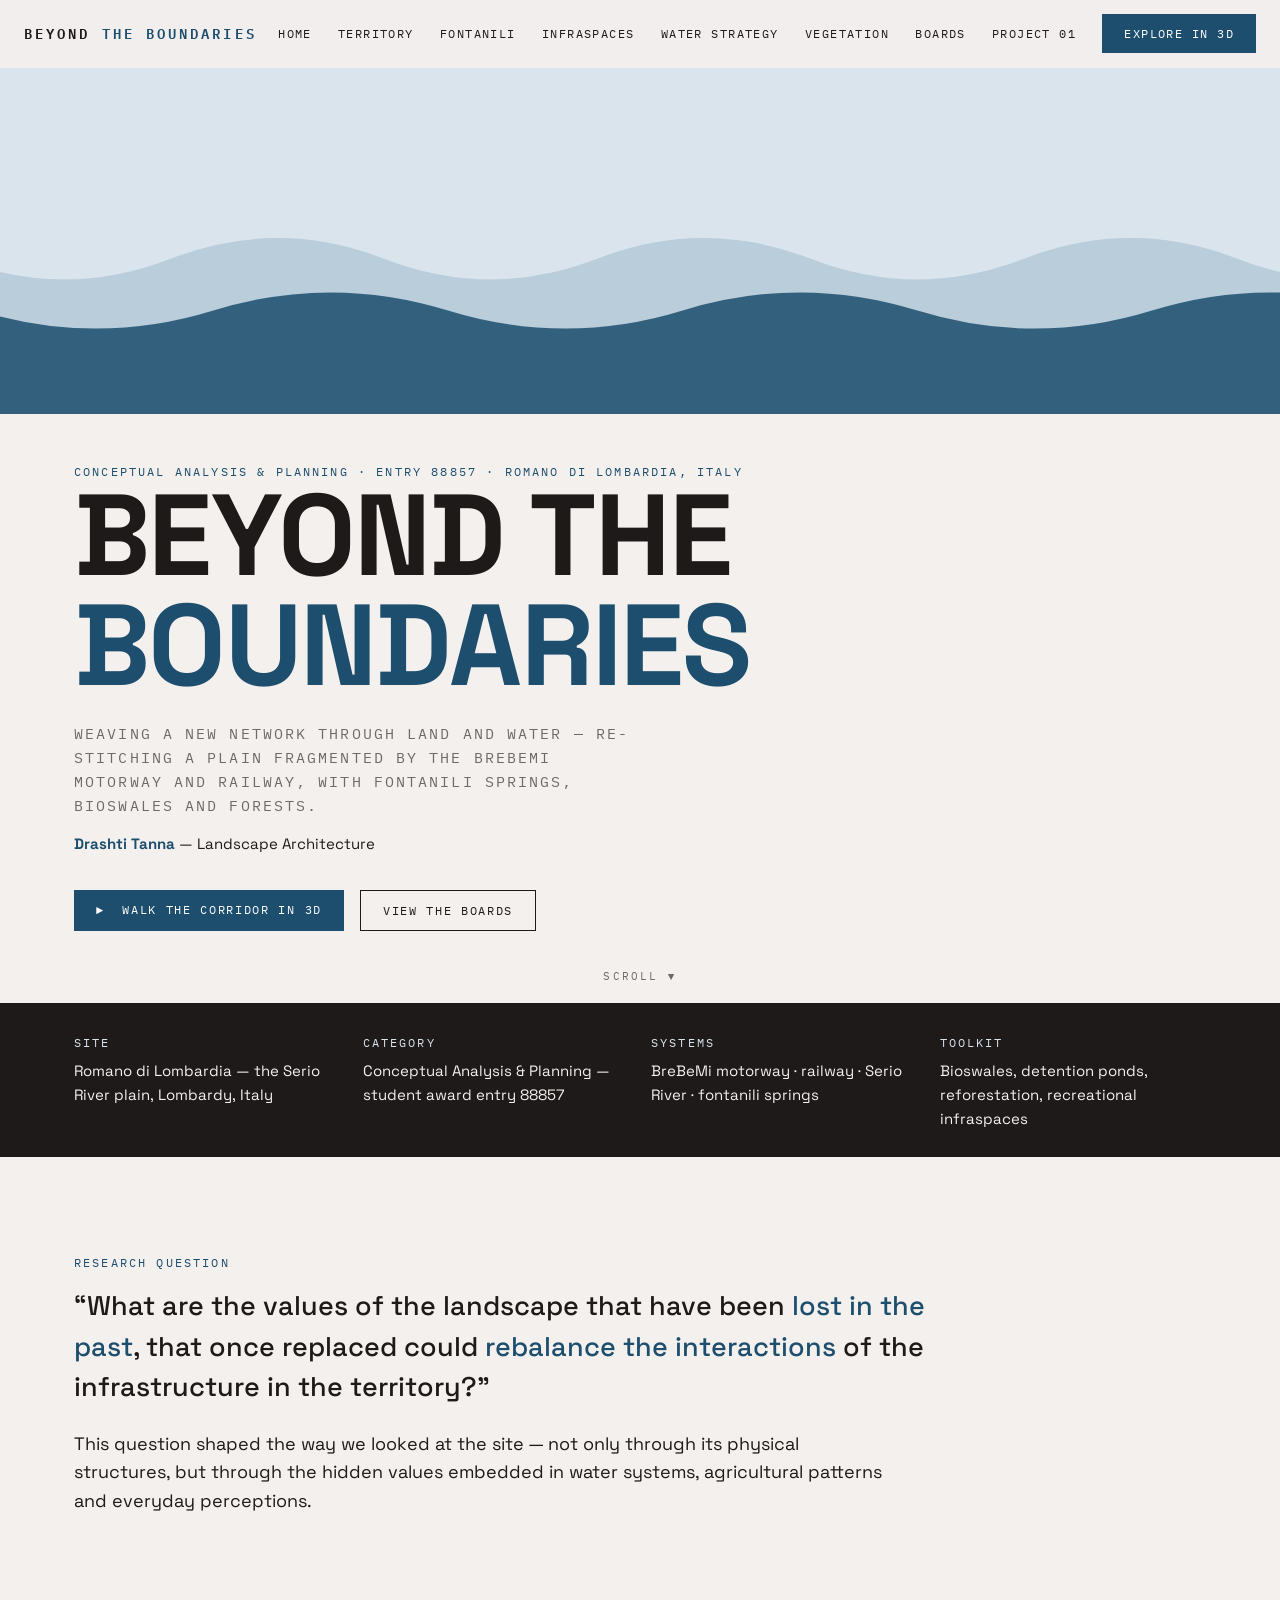
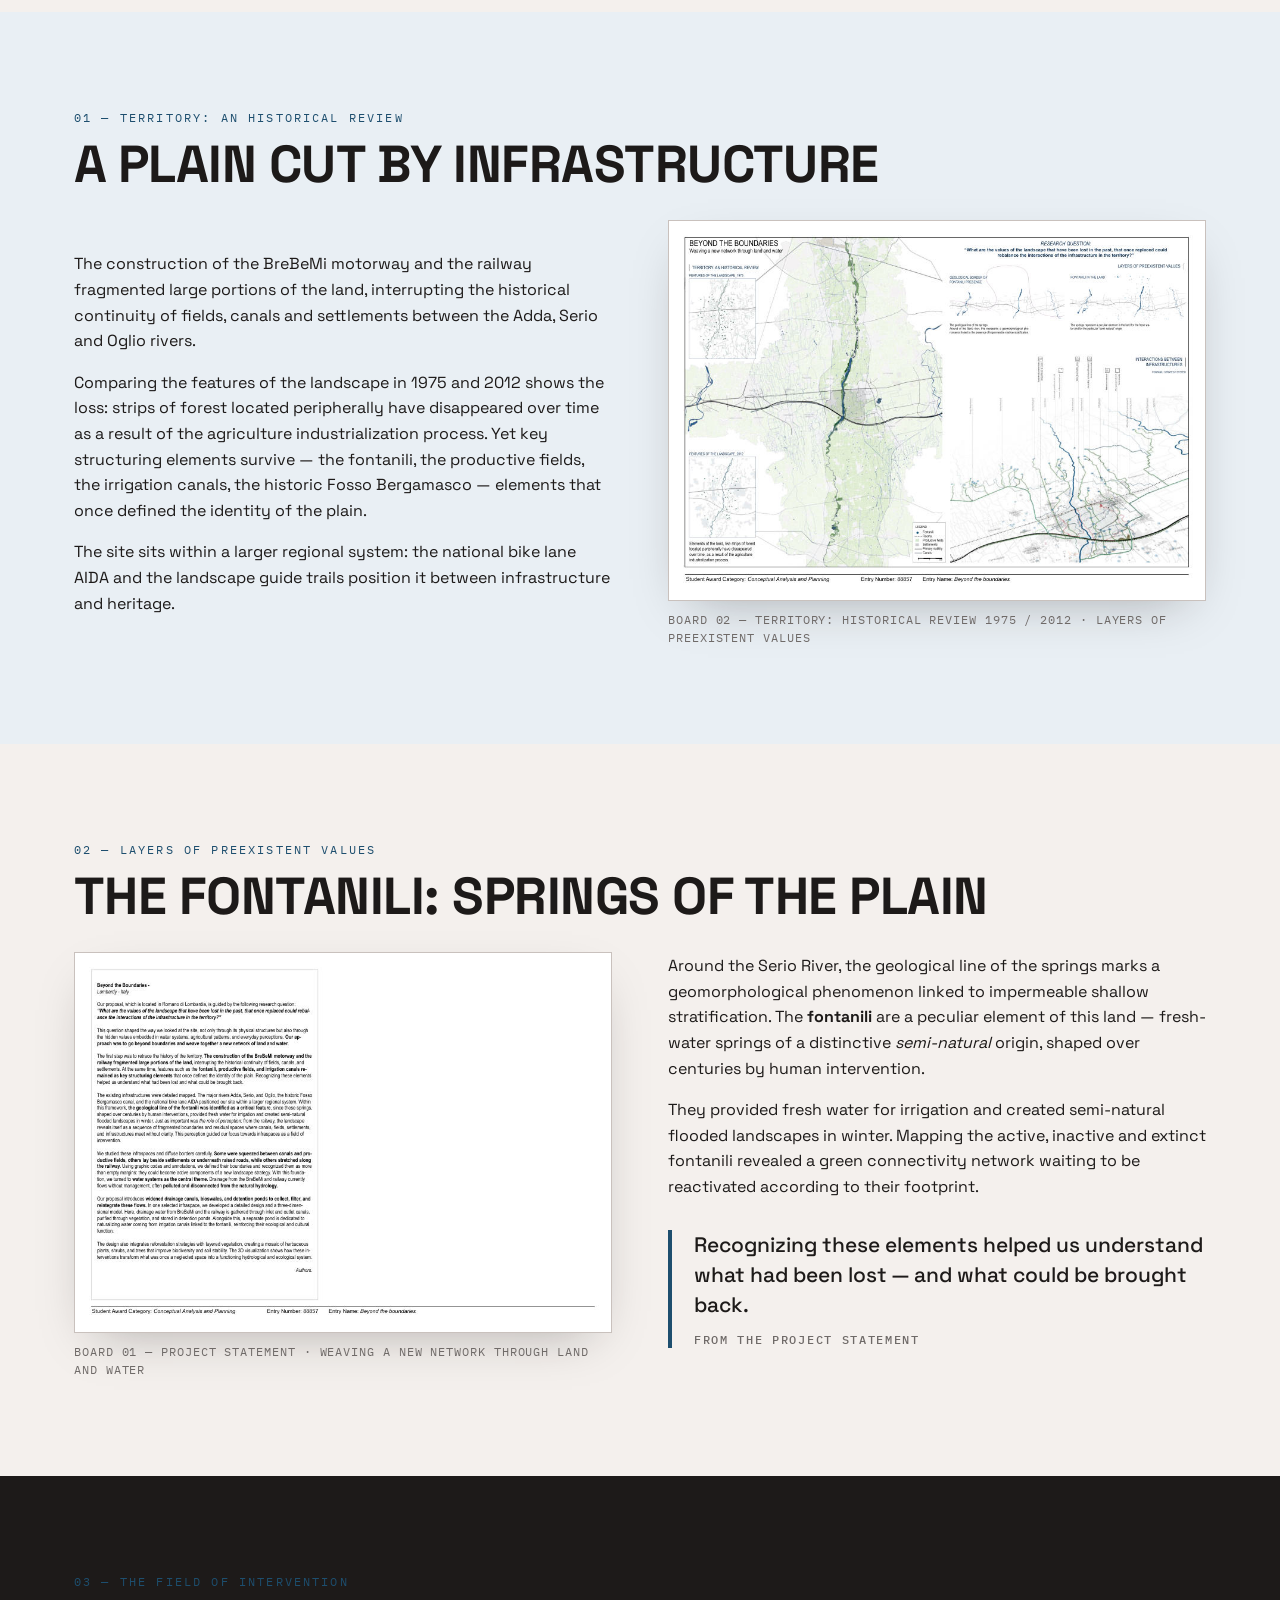
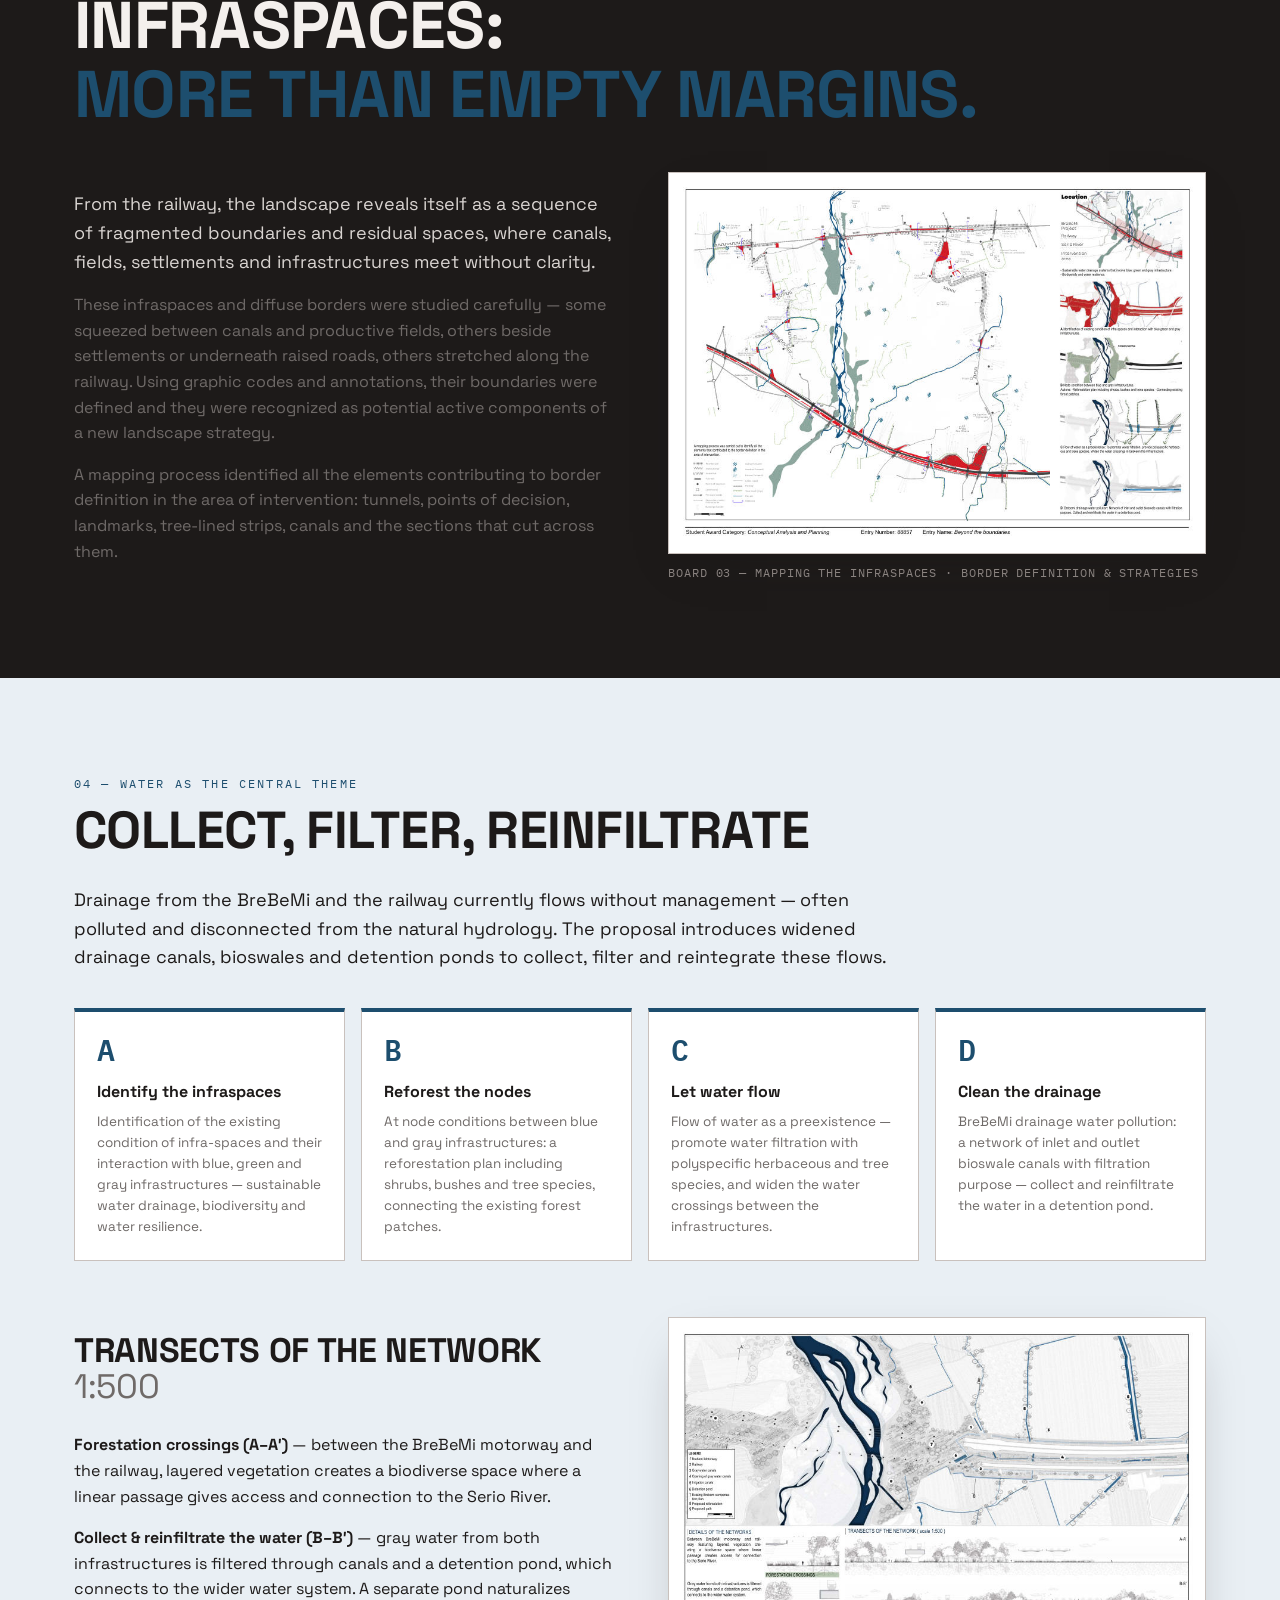
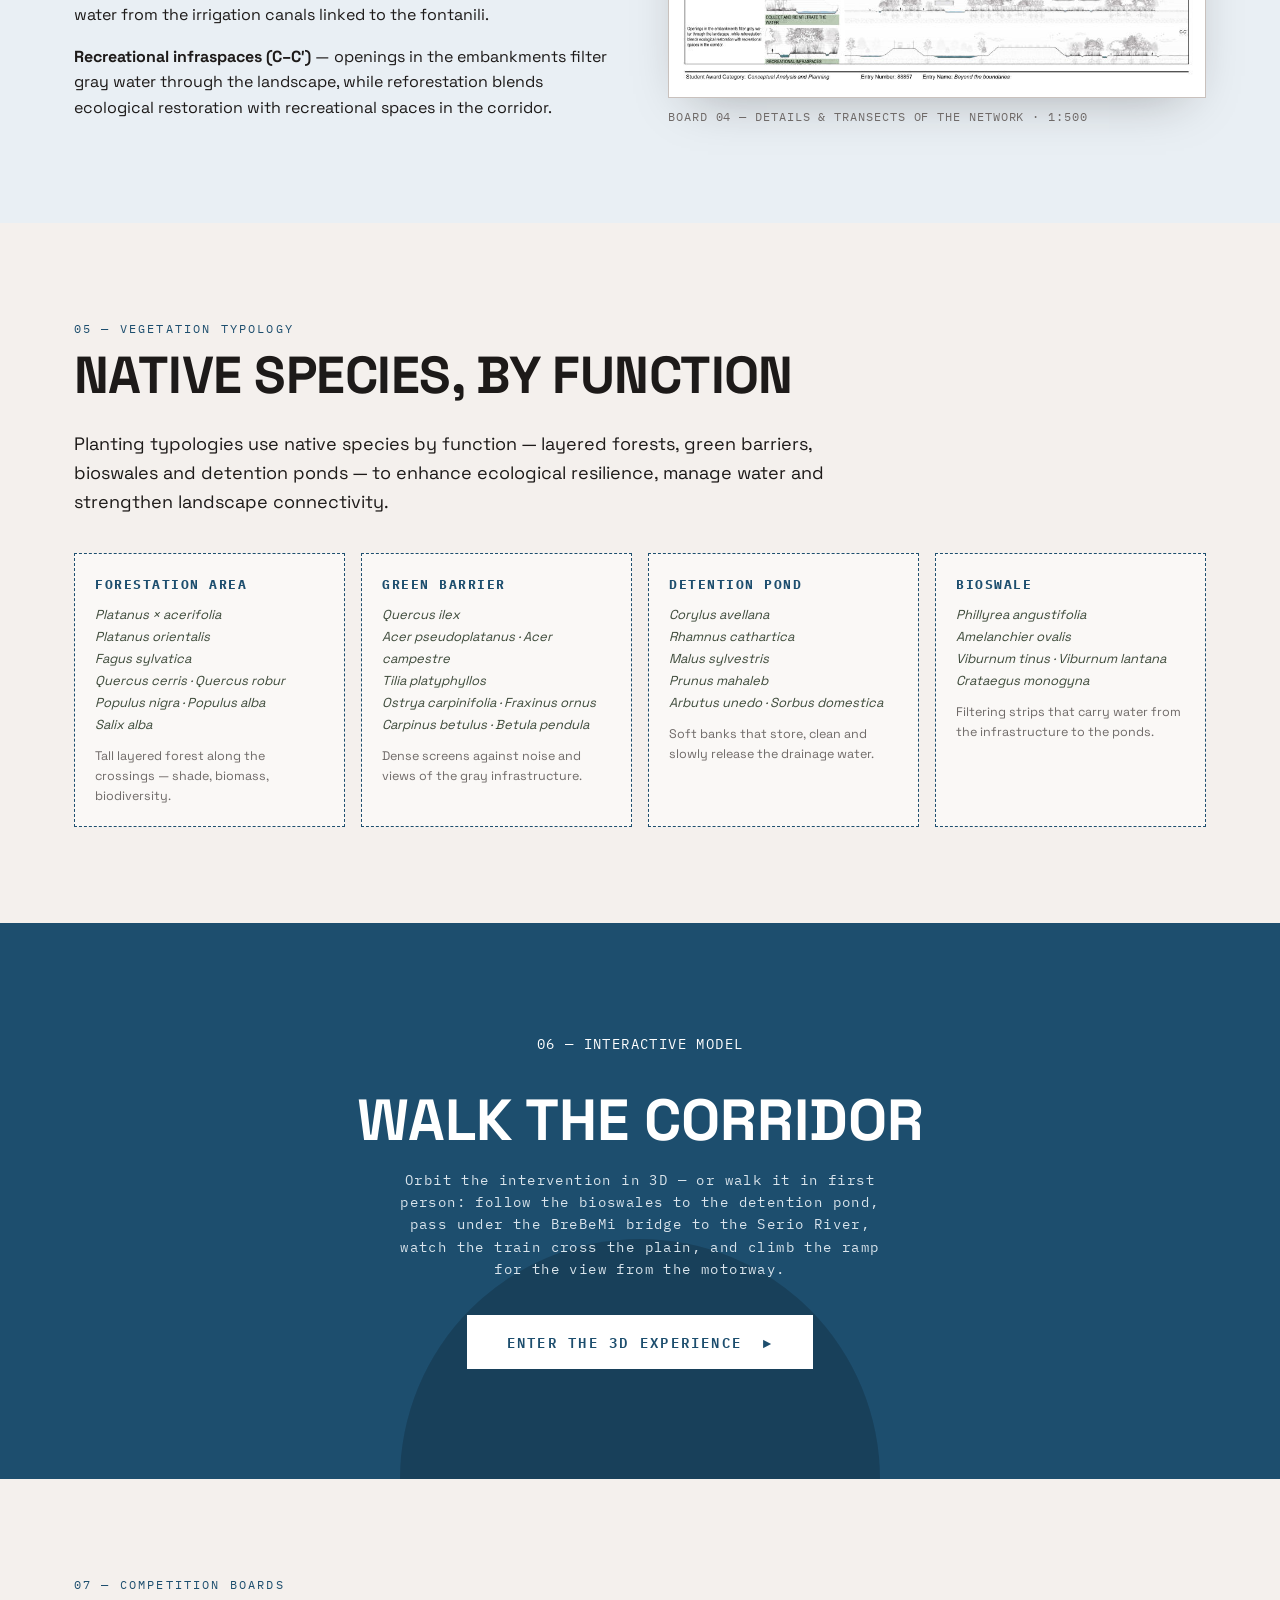
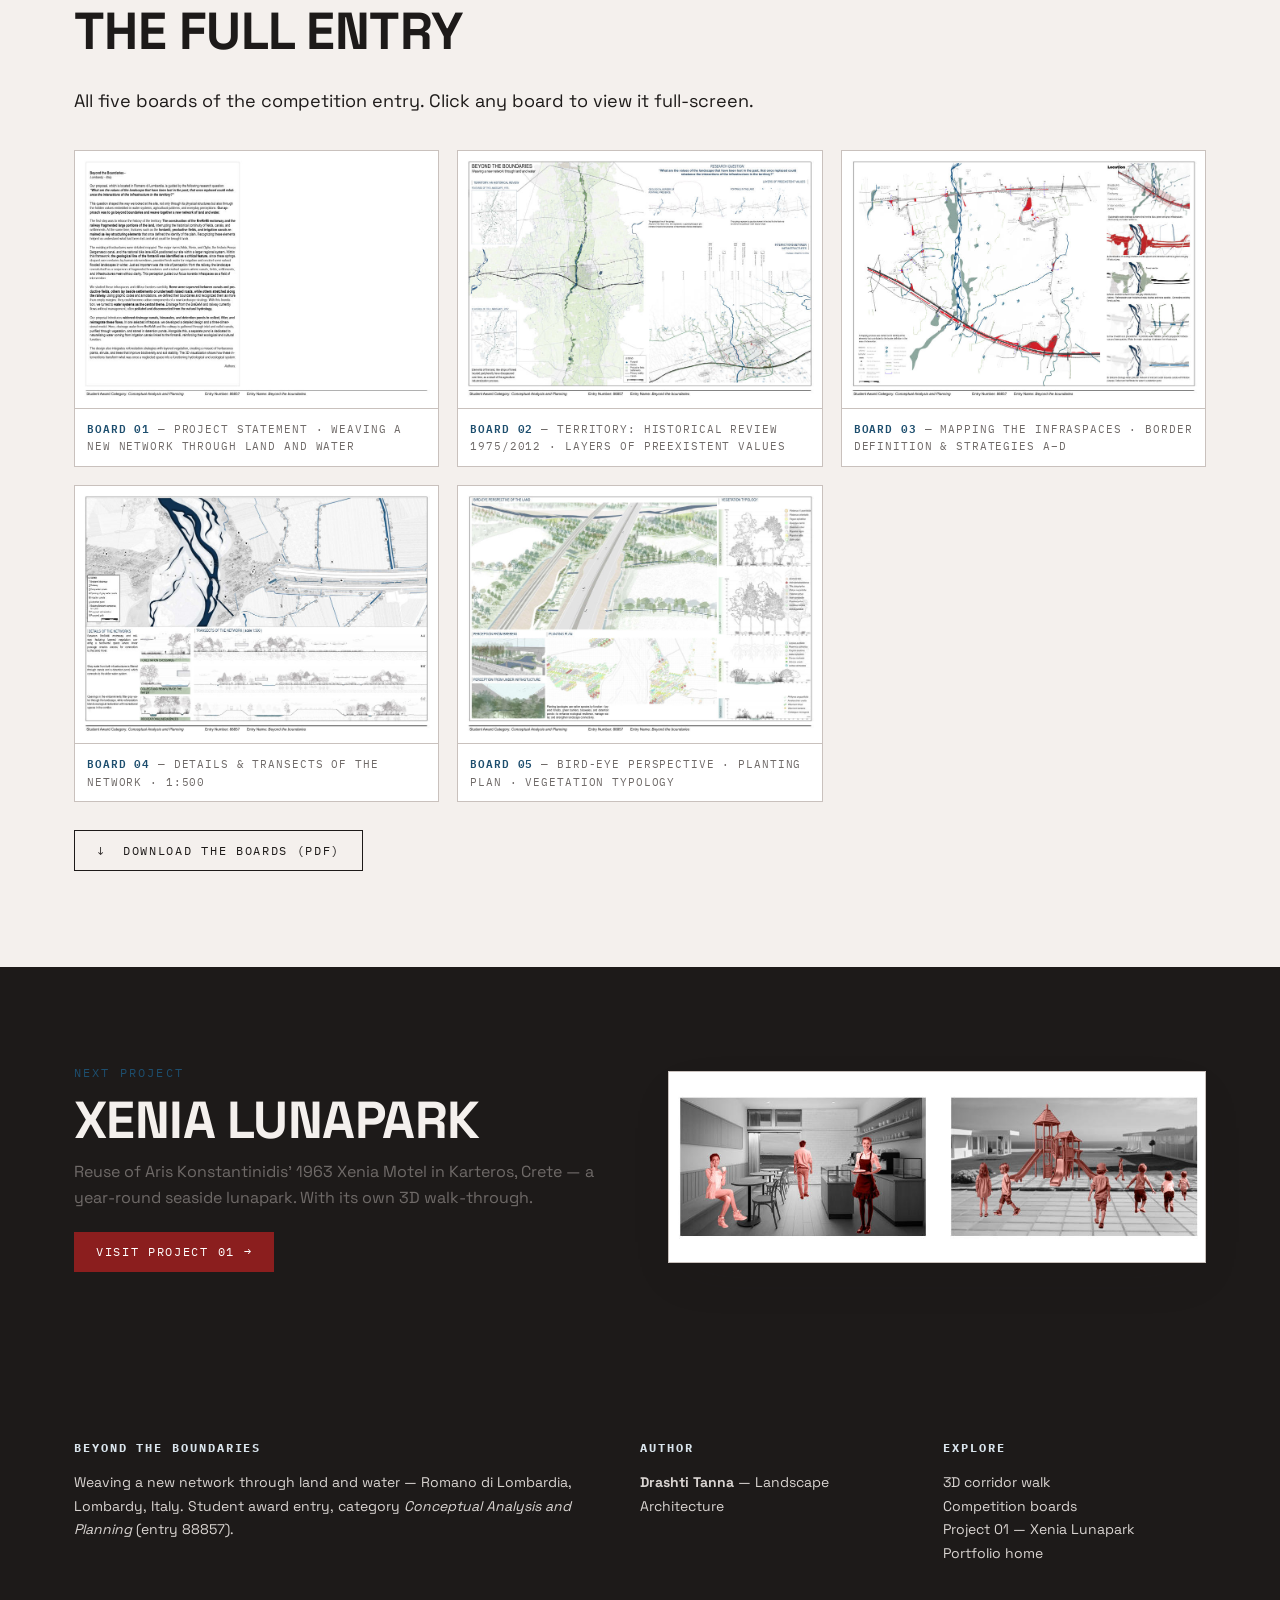
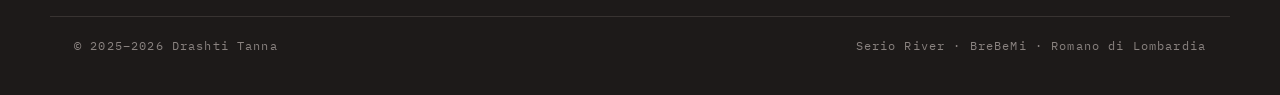
==== projects/beyond-the-boundaries/index.html @ 1875a8ab "Portfolio site: per-project structure + GitHub Pages deploy workflow Two projects (Xenia Lunapark, B" ====
<!DOCTYPE html>
<html lang="en">
<head>
<meta charset="UTF-8">
<meta name="viewport" content="width=device-width, initial-scale=1.0">
<title>Beyond the Boundaries — Drashti Tanna · Landscape Architecture Portfolio</title>
<meta name="description" content="Beyond the Boundaries — weaving a new network through land and water in Romano di Lombardia, Italy. Conceptual analysis and planning with an interactive 3D corridor walk.">
<link rel="preconnect" href="https://fonts.googleapis.com">
<link rel="preconnect" href="https://fonts.gstatic.com" crossorigin>
<link href="https://fonts.googleapis.com/css2?family=Space+Grotesk:wght@400;500;700&family=IBM+Plex+Mono:wght@400;600&display=swap" rel="stylesheet">
<link rel="stylesheet" href="../../shared/css/style.css">
<link rel="icon" href="data:image/svg+xml,<svg xmlns='http://www.w3.org/2000/svg' viewBox='0 0 100 100'><path d='M10 55 Q30 35 50 55 T90 55 L90 75 Q70 95 50 75 T10 75 Z' fill='%231d4e6e'/></svg>">
<style>
  /* ---- water-blue theme override (this project's board palette) ---- */
  :root {
    --red: #1d4e6e;
    --red-dark: #143850;
    --pink: #d9e4ec;
    --pink-soft: #e9eff4;
    --moss: #6b7a55;
  }
  .hero-river {
    position: absolute;
    inset: auto 0 0 0;
    width: 100%;
    height: 100%;
  }
  .hero-river svg { width: 100%; height: 100%; display: block; }
  .river-flow { animation: flow 14s linear infinite; }
  .river-flow.slow { animation-duration: 22s; }
  @keyframes flow { to { transform: translateX(-220px); } }
  .rq {
    font-size: clamp(19px, 2.6vw, 27px);
    line-height: 1.5;
    font-weight: 500;
    max-width: 34em;
  }
  .rq em { color: var(--red); font-style: normal; }
  .strategy-grid {
    display: grid;
    grid-template-columns: repeat(auto-fit, minmax(240px, 1fr));
    gap: 16px;
    margin-top: 36px;
  }
  .strat-card {
    background: #fff;
    border: 1px solid var(--line);
    border-top: 4px solid var(--red);
    padding: 22px;
  }
  .strat-card .big {
    font-family: var(--mono);
    font-size: 30px;
    font-weight: 600;
    color: var(--red);
    line-height: 1;
  }
  .strat-card h4 { margin: 10px 0 8px; font-size: 16px; }
  .strat-card p { font-size: 13.5px; color: var(--grey); line-height: 1.55; }
  .veg-grid {
    display: grid;
    grid-template-columns: repeat(auto-fit, minmax(230px, 1fr));
    gap: 16px;
    margin-top: 36px;
  }
  .veg-card { border: 1px dashed var(--red); padding: 20px; background: rgba(255,255,255,.55); }
  .veg-card h4 { font-family: var(--mono); font-size: 12.5px; letter-spacing: .12em; text-transform: uppercase; color: var(--red); margin-bottom: 10px; }
  .veg-card ul { list-style: none; }
  .veg-card li { font-size: 13px; font-style: italic; color: #3d4a3a; line-height: 1.7; }
  .veg-card .fn { font-style: normal; font-size: 12.5px; color: var(--grey); margin-top: 10px; }
</style>
</head>
<body>

<!-- ===================== NAV ===================== -->
<nav class="nav" id="nav">
  <a class="brand" href="#top">BEYOND <em>THE BOUNDARIES</em></a>
  <button class="nav-toggle" id="navToggle" aria-label="Menu">&#9776;</button>
  <div class="nav-links" id="navLinks">
    <a href="../../index.html">Home</a>
    <a href="#territory">Territory</a>
    <a href="#fontanili">Fontanili</a>
    <a href="#infraspaces">Infraspaces</a>
    <a href="#strategy">Water Strategy</a>
    <a href="#vegetation">Vegetation</a>
    <a href="#drawings">Boards</a>
    <a href="../xenia-lunapark/index.html" title="Xenia Lunapark">Project 01</a>
    <a class="btn-red" href="explore.html">Explore in 3D</a>
  </div>
</nav>

<!-- ===================== HERO ===================== -->
<header class="hero" id="top">
  <div class="hero-sky">
    <div class="hero-river">
      <svg viewBox="0 0 1200 400" preserveAspectRatio="none" aria-hidden="true">
        <g class="river-flow slow">
          <path d="M-240 250 Q-140 210 -40 250 T160 250 T360 250 T560 250 T760 250 T960 250 T1160 250 T1360 250 T1560 250 L1560 400 L-240 400 Z" fill="#b9cdda"/>
        </g>
        <g class="river-flow">
          <path d="M-240 300 Q-130 265 -20 300 T200 300 T420 300 T640 300 T860 300 T1080 300 T1300 300 T1520 300 L1520 400 L-240 400 Z" fill="#1d4e6e" opacity="0.85"/>
        </g>
      </svg>
    </div>
  </div>
  <div class="hero-ground">
    <div class="wrap hero-inner">
      <p class="label">Conceptual Analysis &amp; Planning · Entry 88857 · Romano di Lombardia, Italy</p>
      <h1>Beyond the<br><span class="thin">Boundaries</span></h1>
      <p class="hero-sub">Weaving a new network through land and water — re-stitching a plain fragmented by the BreBeMi motorway and railway, with fontanili springs, bioswales and forests.</p>
      <p class="hero-credit"><strong>Drashti Tanna</strong> — Landscape Architecture</p>
      <div class="hero-actions">
        <a class="btn-red" href="explore.html">&#9658;&nbsp; Walk the corridor in 3D</a>
        <a class="btn-ghost" href="#drawings">View the boards</a>
      </div>
    </div>
  </div>
  <div class="scroll-cue">SCROLL &#9660;</div>
</header>

<!-- ===================== FACTS ===================== -->
<div class="facts">
  <div class="wrap facts-grid">
    <div class="fact"><span class="label">Site</span><p>Romano di Lombardia — the Serio River plain, Lombardy, Italy</p></div>
    <div class="fact"><span class="label">Category</span><p>Conceptual Analysis &amp; Planning — student award entry 88857</p></div>
    <div class="fact"><span class="label">Systems</span><p>BreBeMi motorway · railway · Serio River · fontanili springs</p></div>
    <div class="fact"><span class="label">Toolkit</span><p>Bioswales, detention ponds, reforestation, recreational infraspaces</p></div>
  </div>
</div>

<!-- ===================== RESEARCH QUESTION ===================== -->
<section class="block" id="question">
  <div class="wrap">
    <p class="label reveal">Research question</p>
    <p class="rq reveal" style="margin-top:14px">&ldquo;What are the values of the landscape that have been <em>lost in the past</em>, that once replaced could <em>rebalance the interactions</em> of the infrastructure in the territory?&rdquo;</p>
    <p class="lede reveal" style="margin-top:22px" >This question shaped the way we looked at the site — not only through its physical structures, but through the hidden values embedded in water systems, agricultural patterns and everyday perceptions.</p>
  </div>
</section>

<!-- ===================== TERRITORY ===================== -->
<section class="block tint" id="territory">
  <div class="wrap">
    <p class="label reveal">01 — Territory: an historical review</p>
    <h2 class="section-title reveal">A plain cut by infrastructure</h2>
    <div class="two-col">
      <div class="text reveal">
        <p>The construction of the BreBeMi motorway and the railway fragmented large portions of the land, interrupting the historical continuity of fields, canals and settlements between the Adda, Serio and Oglio rivers.</p>
        <p>Comparing the features of the landscape in 1975 and 2012 shows the loss: strips of forest located peripherally have disappeared over time as a result of the agriculture industrialization process. Yet key structuring elements survive — the fontanili, the productive fields, the irrigation canals, the historic Fosso Bergamasco — elements that once defined the identity of the plain.</p>
        <p>The site sits within a larger regional system: the national bike lane AIDA and the landscape guide trails position it between infrastructure and heritage.</p>
      </div>
      <figure class="figure reveal">
        <img src="assets/thumbs/board-02.jpg" data-full="assets/boards/board-02.jpg" data-idx="1" alt="Territory board — historical review and layers of preexistent values">
        <figcaption>Board 02 — Territory: historical review 1975 / 2012 · layers of preexistent values</figcaption>
      </figure>
    </div>
  </div>
</section>

<!-- ===================== FONTANILI ===================== -->
<section class="block" id="fontanili">
  <div class="wrap">
    <p class="label reveal">02 — Layers of preexistent values</p>
    <h2 class="section-title reveal">The fontanili: springs of the plain</h2>
    <div class="two-col">
      <figure class="figure reveal">
        <img src="assets/thumbs/board-01.jpg" data-full="assets/boards/board-01.jpg" data-idx="0" alt="Project statement board">
        <figcaption>Board 01 — Project statement · weaving a new network through land and water</figcaption>
      </figure>
      <div class="text reveal">
        <p>Around the Serio River, the geological line of the springs marks a geomorphological phenomenon linked to impermeable shallow stratification. The <strong>fontanili</strong> are a peculiar element of this land — fresh-water springs of a distinctive <em>semi-natural</em> origin, shaped over centuries by human intervention.</p>
        <p>They provided fresh water for irrigation and created semi-natural flooded landscapes in winter. Mapping the active, inactive and extinct fontanili revealed a green connectivity network waiting to be reactivated according to their footprint.</p>
        <div class="pullquote">
          Recognizing these elements helped us understand what had been lost — and what could be brought back.
          <span class="who">From the project statement</span>
        </div>
      </div>
    </div>
  </div>
</section>

<!-- ===================== INFRASPACES ===================== -->
<section class="block dark" id="infraspaces">
  <div class="wrap">
    <p class="label reveal">03 — The field of intervention</p>
    <h2 class="statement reveal">Infraspaces:<br><em>more than empty margins.</em></h2>
    <div class="two-col" style="margin-top:44px">
      <div class="text reveal">
        <p class="lede">From the railway, the landscape reveals itself as a sequence of fragmented boundaries and residual spaces, where canals, fields, settlements and infrastructures meet without clarity.</p>
        <p style="margin-top:16px" class="muted">These infraspaces and diffuse borders were studied carefully — some squeezed between canals and productive fields, others beside settlements or underneath raised roads, others stretched along the railway. Using graphic codes and annotations, their boundaries were defined and they were recognized as potential active components of a new landscape strategy.</p>
        <p style="margin-top:16px" class="muted">A mapping process identified all the elements contributing to border definition in the area of intervention: tunnels, points of decision, landmarks, tree-lined strips, canals and the sections that cut across them.</p>
      </div>
      <figure class="figure reveal">
        <img src="assets/thumbs/board-03.jpg" data-full="assets/boards/board-03.jpg" data-idx="2" alt="Intervention mapping board">
        <figcaption style="color:#8a8380">Board 03 — Mapping the infraspaces · border definition &amp; strategies</figcaption>
      </figure>
    </div>
  </div>
</section>

<!-- ===================== WATER STRATEGY ===================== -->
<section class="block tint" id="strategy">
  <div class="wrap">
    <p class="label reveal">04 — Water as the central theme</p>
    <h2 class="section-title reveal">Collect, filter, reinfiltrate</h2>
    <p class="lede reveal">Drainage from the BreBeMi and the railway currently flows without management — often polluted and disconnected from the natural hydrology. The proposal introduces widened drainage canals, bioswales and detention ponds to collect, filter and reintegrate these flows.</p>

    <div class="strategy-grid">
      <div class="strat-card reveal"><span class="big">A</span><h4>Identify the infraspaces</h4><p>Identification of the existing condition of infra-spaces and their interaction with blue, green and gray infrastructures — sustainable water drainage, biodiversity and water resilience.</p></div>
      <div class="strat-card reveal"><span class="big">B</span><h4>Reforest the nodes</h4><p>At node conditions between blue and gray infrastructures: a reforestation plan including shrubs, bushes and tree species, connecting the existing forest patches.</p></div>
      <div class="strat-card reveal"><span class="big">C</span><h4>Let water flow</h4><p>Flow of water as a preexistence — promote water filtration with polyspecific herbaceous and tree species, and widen the water crossings between the infrastructures.</p></div>
      <div class="strat-card reveal"><span class="big">D</span><h4>Clean the drainage</h4><p>BreBeMi drainage water pollution: a network of inlet and outlet bioswale canals with filtration purpose — collect and reinfiltrate the water in a detention pond.</p></div>
    </div>

    <div class="two-col" style="margin-top:56px">
      <div class="text reveal">
        <h2 class="section-title" style="font-size:clamp(22px,3vw,34px)">Transects of the network <span class="muted" style="font-weight:400">1:500</span></h2>
        <p><strong>Forestation crossings (A–A′)</strong> — between the BreBeMi motorway and the railway, layered vegetation creates a biodiverse space where a linear passage gives access and connection to the Serio River.</p>
        <p><strong>Collect &amp; reinfiltrate the water (B–B′)</strong> — gray water from both infrastructures is filtered through canals and a detention pond, which connects to the wider water system. A separate pond naturalizes water from the irrigation canals linked to the fontanili.</p>
        <p><strong>Recreational infraspaces (C–C′)</strong> — openings in the embankments filter gray water through the landscape, while reforestation blends ecological restoration with recreational spaces in the corridor.</p>
      </div>
      <figure class="figure reveal">
        <img src="assets/thumbs/board-04.jpg" data-full="assets/boards/board-04.jpg" data-idx="3" alt="Transects of the network board">
        <figcaption>Board 04 — Details &amp; transects of the network · 1:500</figcaption>
      </figure>
    </div>
  </div>
</section>

<!-- ===================== VEGETATION ===================== -->
<section class="block" id="vegetation">
  <div class="wrap">
    <p class="label reveal">05 — Vegetation typology</p>
    <h2 class="section-title reveal">Native species, by function</h2>
    <p class="lede reveal">Planting typologies use native species by function — layered forests, green barriers, bioswales and detention ponds — to enhance ecological resilience, manage water and strengthen landscape connectivity.</p>

    <div class="veg-grid">
      <div class="veg-card reveal"><h4>Forestation area</h4><ul><li>Platanus &times; acerifolia</li><li>Platanus orientalis</li><li>Fagus sylvatica</li><li>Quercus cerris &middot; Quercus robur</li><li>Populus nigra &middot; Populus alba</li><li>Salix alba</li></ul><p class="fn">Tall layered forest along the crossings — shade, biomass, biodiversity.</p></div>
      <div class="veg-card reveal"><h4>Green barrier</h4><ul><li>Quercus ilex</li><li>Acer pseudoplatanus &middot; Acer campestre</li><li>Tilia platyphyllos</li><li>Ostrya carpinifolia &middot; Fraxinus ornus</li><li>Carpinus betulus &middot; Betula pendula</li></ul><p class="fn">Dense screens against noise and views of the gray infrastructure.</p></div>
      <div class="veg-card reveal"><h4>Detention pond</h4><ul><li>Corylus avellana</li><li>Rhamnus cathartica</li><li>Malus sylvestris</li><li>Prunus mahaleb</li><li>Arbutus unedo &middot; Sorbus domestica</li></ul><p class="fn">Soft banks that store, clean and slowly release the drainage water.</p></div>
      <div class="veg-card reveal"><h4>Bioswale</h4><ul><li>Phillyrea angustifolia</li><li>Amelanchier ovalis</li><li>Viburnum tinus &middot; Viburnum lantana</li><li>Crataegus monogyna</li></ul><p class="fn">Filtering strips that carry water from the infrastructure to the ponds.</p></div>
    </div>
  </div>
</section>

<!-- ===================== EXPLORE CTA ===================== -->
<section class="explore-cta" id="explore">
  <p class="label" style="color:#fff">06 — Interactive model</p>
  <h2>Walk the corridor</h2>
  <p>Orbit the intervention in 3D — or walk it in first person: follow the bioswales to the detention pond, pass under the BreBeMi bridge to the Serio River, watch the train cross the plain, and climb the ramp for the view from the motorway.</p>
  <a class="btn-white" href="explore.html">Enter the 3D experience &nbsp;&#9658;</a>
</section>

<!-- ===================== BOARDS ===================== -->
<section class="block" id="drawings">
  <div class="wrap">
    <p class="label reveal">07 — Competition boards</p>
    <h2 class="section-title reveal">The full entry</h2>
    <p class="lede reveal">All five boards of the competition entry. Click any board to view it full-screen.</p>
    <div class="gal-grid reveal" id="galGrid" style="margin-top:34px"><!-- populated by js/beyond.js --></div>
    <p class="reveal" style="margin-top:28px"><a class="btn-ghost" href="docs/beyond-the-boundaries-booklet.pdf" download>&#8595;&nbsp; Download the boards (PDF)</a></p>
  </div>
</section>

<!-- ===================== NEXT PROJECT ===================== -->
<section class="block dark">
  <div class="wrap two-col" style="align-items:center">
    <div class="reveal">
      <p class="label">Next project</p>
      <h2 class="section-title" style="margin-bottom:12px">Xenia Lunapark</h2>
      <p class="muted">Reuse of Aris Konstantinidis' 1963 Xenia Motel in Karteros, Crete — a year-round seaside lunapark. With its own 3D walk-through.</p>
      <p style="margin-top:22px"><a class="btn-red" href="../xenia-lunapark/index.html" style="background:#8b1e1e">Visit project 01 &#8594;</a></p>
    </div>
    <figure class="figure reveal">
      <a href="../xenia-lunapark/index.html"><img src="../xenia-lunapark/assets/thumbs/board-13.jpg" alt="Xenia Lunapark" style="cursor:pointer"></a>
    </figure>
  </div>
</section>

<!-- ===================== FOOTER ===================== -->
<footer>
  <div class="wrap foot-grid">
    <div>
      <h4>Beyond the Boundaries</h4>
      <p>Weaving a new network through land and water — Romano di Lombardia, Lombardy, Italy. Student award entry, category <em>Conceptual Analysis and Planning</em> (entry 88857).</p>
    </div>
    <div>
      <h4>Author</h4>
      <ul>
        <li><strong>Drashti Tanna</strong> — Landscape Architecture</li>
      </ul>
    </div>
    <div>
      <h4>Explore</h4>
      <ul>
        <li><a href="explore.html">3D corridor walk</a></li>
        <li><a href="#drawings">Competition boards</a></li>
        <li><a href="../xenia-lunapark/index.html">Project 01 — Xenia Lunapark</a></li>
        <li><a href="../../index.html">Portfolio home</a></li>
      </ul>
    </div>
  </div>
  <div class="wrap foot-bottom">
    <span>© 2025–2026 Drashti Tanna</span>
    <span>Serio River · BreBeMi · Romano di Lombardia</span>
  </div>
</footer>

<!-- ===================== LIGHTBOX ===================== -->
<div class="lightbox" id="lightbox">
  <button class="lb-close" id="lbClose" aria-label="Close">&times;</button>
  <button class="lb-btn lb-prev" id="lbPrev" aria-label="Previous">&#8592;</button>
  <img id="lbImg" src="" alt="Board full view">
  <button class="lb-btn lb-next" id="lbNext" aria-label="Next">&#8594;</button>
  <div class="lb-cap" id="lbCap"></div>
</div>

<script src="js/beyond.js"></script>
</body>
</html>
---- shared/css/style.css ----
/* ============================================================
   XENIA LUNAPARK — portfolio stylesheet
   Palette drawn from the project boards:
   concrete greys, Minoan red, dusty pink, off-white paper.
   ============================================================ */

:root {
  --paper: #f4f0ed;
  --pink: #ecd7d5;
  --pink-soft: #f3e4e2;
  --red: #8b1e1e;
  --red-dark: #6e1414;
  --ink: #1d1a19;
  --grey: #6f6a68;
  --concrete: #d9d4d1;
  --line: #c9c1bd;
  --mono: 'IBM Plex Mono', 'Courier New', monospace;
  --sans: 'Space Grotesk', 'Segoe UI', Arial, sans-serif;
}

* { margin: 0; padding: 0; box-sizing: border-box; }

html { scroll-behavior: smooth; }

body {
  font-family: var(--sans);
  background: var(--paper);
  color: var(--ink);
  line-height: 1.6;
  -webkit-font-smoothing: antialiased;
}

img { max-width: 100%; display: block; }

a { color: var(--red); text-decoration: none; }
a:hover { text-decoration: underline; }

.wrap { max-width: 1180px; margin: 0 auto; padding: 0 24px; }

/* ---------- typography helpers ---------- */
.label {
  font-family: var(--mono);
  font-size: 12px;
  letter-spacing: .18em;
  text-transform: uppercase;
  color: var(--red);
}

h2.section-title {
  font-size: clamp(28px, 4.5vw, 52px);
  line-height: 1.05;
  font-weight: 700;
  letter-spacing: -.01em;
  margin: 10px 0 28px;
  text-transform: uppercase;
}

.lede { font-size: 18px; color: var(--ink); max-width: 68ch; }
.muted { color: var(--grey); }

/* ---------- nav ---------- */
.nav {
  position: fixed;
  top: 0; left: 0; right: 0;
  z-index: 100;
  display: flex;
  align-items: center;
  justify-content: space-between;
  padding: 14px 24px;
  background: rgba(244, 240, 237, .88);
  -webkit-backdrop-filter: blur(10px); backdrop-filter: blur(10px);
  border-bottom: 1px solid transparent;
  transition: border-color .3s;
}
.nav.scrolled { border-bottom-color: var(--line); }

.nav .brand {
  font-family: var(--mono);
  font-weight: 600;
  font-size: 14px;
  letter-spacing: .22em;
  color: var(--ink);
}
.nav .brand em { color: var(--red); font-style: normal; }

.nav-links { display: flex; gap: 26px; align-items: center; }
.nav-links a {
  font-family: var(--mono);
  font-size: 12px;
  letter-spacing: .12em;
  text-transform: uppercase;
  color: var(--ink);
}
.nav-links a:hover { color: var(--red); text-decoration: none; }

.btn-red {
  display: inline-block;
  background: var(--red);
  color: #fff !important;
  padding: 10px 22px;
  font-family: var(--mono);
  font-size: 12px;
  letter-spacing: .14em;
  text-transform: uppercase;
  border: none;
  cursor: pointer;
  transition: background .2s, transform .2s;
}
.btn-red:hover { background: var(--red-dark); text-decoration: none !important; transform: translateY(-2px); }

.nav-toggle {
  display: none;
  background: none; border: none;
  font-size: 26px; line-height: 1;
  cursor: pointer; color: var(--ink);
}

/* ---------- hero ---------- */
.hero {
  position: relative;
  min-height: 100svh;
  display: flex;
  flex-direction: column;
  overflow: hidden;
}

.hero-sky {
  position: relative;
  background: var(--pink);
  height: 46svh;
  overflow: hidden;
}

.hero-sun {
  position: absolute;
  left: 50%;
  bottom: 0;
  transform: translateX(-50%);
  width: min(42vw, 380px);
  aspect-ratio: 2 / 1;
  background: var(--red);
  border-radius: 380px 380px 0 0;
  animation: sunrise 2.4s cubic-bezier(.2,.7,.3,1) both;
}
@keyframes sunrise {
  from { transform: translateX(-50%) translateY(100%); }
  to   { transform: translateX(-50%) translateY(0); }
}

.hero-ground {
  flex: 1;
  background: var(--paper);
  display: flex;
  align-items: center;
}

.hero-inner { padding: 48px 24px 72px; width: 100%; }

.hero h1 {
  font-size: clamp(44px, 9vw, 118px);
  line-height: .95;
  letter-spacing: -.015em;
  text-transform: uppercase;
  font-weight: 700;
}
.hero h1 .thin { color: var(--red); }

.hero-sub {
  margin-top: 22px;
  font-family: var(--mono);
  font-size: clamp(12px, 1.4vw, 15px);
  letter-spacing: .14em;
  text-transform: uppercase;
  color: var(--grey);
  max-width: 62ch;
}

.hero-credit {
  margin-top: 14px;
  font-size: 15px;
  color: var(--ink);
}
.hero-credit strong { color: var(--red); }

.hero-actions { margin-top: 34px; display: flex; gap: 16px; flex-wrap: wrap; }

.btn-ghost {
  display: inline-block;
  border: 1px solid var(--ink);
  color: var(--ink);
  padding: 10px 22px;
  font-family: var(--mono);
  font-size: 12px;
  letter-spacing: .14em;
  text-transform: uppercase;
  transition: all .2s;
}
.btn-ghost:hover { background: var(--ink); color: var(--paper); text-decoration: none; }

.scroll-cue {
  position: absolute;
  bottom: 18px; left: 50%;
  transform: translateX(-50%);
  font-family: var(--mono);
  font-size: 11px;
  letter-spacing: .2em;
  color: var(--grey);
  animation: bob 2s ease-in-out infinite;
}
@keyframes bob { 50% { transform: translateX(-50%) translateY(6px); } }

/* ---------- facts strip ---------- */
.facts {
  background: var(--ink);
  color: var(--paper);
  padding: 26px 0;
}
.facts-grid {
  display: grid;
  grid-template-columns: repeat(auto-fit, minmax(200px, 1fr));
  gap: 22px;
}
.fact .label { color: var(--pink); }
.fact p { font-size: 15px; margin-top: 4px; }

/* ---------- sections ---------- */
section.block { padding: 96px 0; }
section.block.tint { background: var(--pink-soft); }
section.block.dark { background: var(--ink); color: var(--paper); }
section.block.dark .section-title { color: var(--paper); }
section.block.dark .lede { color: var(--concrete); }

.two-col {
  display: grid;
  grid-template-columns: 1fr 1fr;
  gap: 56px;
  align-items: center;
}
.two-col .text p + p { margin-top: 16px; }

.figure { position: relative; }
.figure img {
  width: 100%;
  border: 1px solid var(--line);
  box-shadow: 0 18px 50px -22px rgba(29, 26, 25, .35);
  cursor: zoom-in;
  transition: transform .3s;
}
.figure img:hover { transform: translateY(-4px); }
.figure figcaption {
  margin-top: 10px;
  font-family: var(--mono);
  font-size: 11.5px;
  letter-spacing: .08em;
  color: var(--grey);
  text-transform: uppercase;
}

.pullquote {
  border-left: 4px solid var(--red);
  padding-left: 22px;
  margin: 30px 0;
  font-size: 21px;
  line-height: 1.45;
  font-weight: 500;
}
.pullquote .who {
  display: block;
  margin-top: 10px;
  font-family: var(--mono);
  font-size: 12px;
  letter-spacing: .14em;
  text-transform: uppercase;
  color: var(--grey);
}

/* ---------- timeline ---------- */
.timeline-scroller {
  overflow-x: auto;
  padding-bottom: 18px;
  scrollbar-width: thin;
  scrollbar-color: var(--red) transparent;
}
.timeline {
  display: flex;
  gap: 0;
  min-width: max-content;
  padding-top: 34px;
  position: relative;
}
.timeline::before {
  content: '';
  position: absolute;
  top: 20px; left: 0; right: 0;
  height: 2px;
  background: var(--red);
}
.t-item {
  min-width: 218px;
  max-width: 218px;
  padding: 0 22px 0 0;
  position: relative;
}
.t-item::before {
  content: '';
  position: absolute;
  top: -20px; left: 0;
  width: 12px; height: 12px;
  background: var(--paper);
  border: 3px solid var(--red);
  border-radius: 50%;
}
.t-item .t-year {
  font-family: var(--mono);
  font-weight: 600;
  color: var(--red);
  font-size: 14px;
  letter-spacing: .06em;
}
.t-item h4 { margin: 6px 0 6px; font-size: 16px; }
.t-item p { font-size: 13.5px; color: var(--grey); line-height: 1.5; }

/* ---------- big statement ---------- */
.statement {
  font-size: clamp(30px, 5.4vw, 66px);
  line-height: 1.04;
  font-weight: 700;
  text-transform: uppercase;
  letter-spacing: -.01em;
}
.statement em { color: var(--red); font-style: normal; }

/* ---------- facilities ---------- */
.fac-filters { display: flex; gap: 10px; margin: 26px 0 30px; flex-wrap: wrap; }
.fac-filters button {
  font-family: var(--mono);
  font-size: 12px;
  letter-spacing: .12em;
  text-transform: uppercase;
  padding: 8px 18px;
  border: 1px solid var(--ink);
  background: transparent;
  color: var(--ink);
  cursor: pointer;
  transition: all .2s;
}
.fac-filters button.active,
.fac-filters button:hover { background: var(--ink); color: var(--paper); }

.fac-grid {
  display: grid;
  grid-template-columns: repeat(auto-fill, minmax(215px, 1fr));
  gap: 14px;
}
.fac-card {
  background: #fff;
  border: 1px solid var(--line);
  padding: 18px 18px 14px;
  transition: transform .25s, box-shadow .25s, opacity .3s;
}
.fac-card:hover {
  transform: translateY(-4px);
  box-shadow: 0 14px 34px -18px rgba(139, 30, 30, .45);
}
.fac-card.hide { display: none; }
.fac-card .num {
  font-family: var(--mono);
  font-size: 11px;
  color: var(--grey);
  letter-spacing: .1em;
}
.fac-card h4 { font-size: 16px; margin: 6px 0 8px; }
.fac-meta { display: flex; justify-content: space-between; align-items: center; }
.fac-tag {
  font-family: var(--mono);
  font-size: 10.5px;
  letter-spacing: .1em;
  text-transform: uppercase;
  padding: 3px 8px;
  background: var(--pink-soft);
  color: var(--red);
}
.fac-tag.outdoor { background: #e7e3de; color: var(--ink); }
.fac-price { font-family: var(--mono); font-size: 13px; color: var(--red); font-weight: 600; }
.fac-price.free { color: #3c7a3c; }

.hours-grid {
  margin-top: 44px;
  display: grid;
  grid-template-columns: repeat(auto-fit, minmax(240px, 1fr));
  gap: 16px;
}
.hours-card {
  border: 1px dashed var(--red);
  padding: 20px;
  background: #fff;
}
.hours-card h4 { font-family: var(--mono); font-size: 13px; letter-spacing: .12em; text-transform: uppercase; color: var(--red); margin-bottom: 8px; }
.hours-card p { font-size: 14.5px; }

/* ---------- gallery ---------- */
.gal-grid {
  display: grid;
  grid-template-columns: repeat(auto-fill, minmax(300px, 1fr));
  gap: 18px;
}
.gal-item {
  position: relative;
  border: 1px solid var(--line);
  background: #fff;
  cursor: zoom-in;
  overflow: hidden;
}
.gal-item img { width: 100%; transition: transform .4s; }
.gal-item:hover img { transform: scale(1.03); }
.gal-item .cap {
  padding: 10px 12px;
  font-family: var(--mono);
  font-size: 11px;
  letter-spacing: .08em;
  text-transform: uppercase;
  color: var(--grey);
  border-top: 1px solid var(--line);
  background: #fff;
  position: relative;
}
.gal-item .cap b { color: var(--red); font-weight: 600; }

/* ---------- lightbox ---------- */
.lightbox {
  position: fixed;
  inset: 0;
  z-index: 300;
  background: rgba(20, 17, 16, .94);
  display: none;
  align-items: center;
  justify-content: center;
  flex-direction: column;
  padding: 30px;
}
.lightbox.open { display: flex; }
.lightbox img {
  max-width: 94vw;
  max-height: 82vh;
  object-fit: contain;
  box-shadow: 0 30px 80px rgba(0,0,0,.6);
}
.lb-cap {
  margin-top: 16px;
  color: var(--concrete);
  font-family: var(--mono);
  font-size: 12.5px;
  letter-spacing: .1em;
  text-transform: uppercase;
  text-align: center;
}
.lb-btn {
  position: absolute;
  top: 50%;
  transform: translateY(-50%);
  background: none;
  border: 1px solid rgba(255,255,255,.4);
  color: #fff;
  font-size: 22px;
  width: 48px; height: 48px;
  cursor: pointer;
  transition: all .2s;
}
.lb-btn:hover { background: var(--red); border-color: var(--red); }
.lb-prev { left: 18px; }
.lb-next { right: 18px; }
.lb-close {
  position: absolute;
  top: 18px; right: 18px;
  background: none;
  border: none;
  color: #fff;
  font-size: 34px;
  cursor: pointer;
  line-height: 1;
}
.lb-close:hover { color: var(--red); }

/* ---------- partners ---------- */
.partner-grid {
  display: grid;
  grid-template-columns: repeat(auto-fit, minmax(250px, 1fr));
  gap: 16px;
  margin-top: 10px;
}
.partner-card {
  border: 1px dashed var(--red);
  background: rgba(255, 255, 255, .04);
  padding: 22px;
}
.block.dark .partner-card { background: rgba(255,255,255,.05); }
.partner-card h4 { font-size: 16px; margin-bottom: 6px; }
.partner-card .label { display: block; margin-bottom: 8px; }
.partner-card p { font-size: 13.5px; color: var(--grey); }
.block.dark .partner-card p { color: #b7b0ac; }
.block.dark .partner-card h4 { color: var(--paper); }

/* ---------- explore CTA ---------- */
.explore-cta {
  background: var(--red);
  color: #fff;
  text-align: center;
  padding: 110px 24px;
  position: relative;
  overflow: hidden;
}
.explore-cta::before {
  content: '';
  position: absolute;
  width: 480px; height: 240px;
  border-radius: 480px 480px 0 0;
  background: rgba(0,0,0,.18);
  bottom: 0; left: 50%;
  transform: translateX(-50%);
}
.explore-cta > * { position: relative; }
.explore-cta h2 {
  font-size: clamp(30px, 5vw, 58px);
  text-transform: uppercase;
  line-height: 1.05;
  margin-bottom: 18px;
}
.explore-cta p {
  font-family: var(--mono);
  letter-spacing: .1em;
  font-size: 14px;
  max-width: 60ch;
  margin: 0 auto 34px;
  color: var(--pink);
}
.btn-white {
  display: inline-block;
  background: #fff;
  color: var(--red);
  padding: 16px 40px;
  font-family: var(--mono);
  font-weight: 600;
  font-size: 14px;
  letter-spacing: .16em;
  text-transform: uppercase;
  transition: transform .2s;
}
.btn-white:hover { transform: translateY(-3px) scale(1.02); text-decoration: none; }

/* ---------- footer ---------- */
footer {
  background: var(--ink);
  color: var(--concrete);
  padding: 70px 0 40px;
}
.foot-grid {
  display: grid;
  grid-template-columns: 2fr 1fr 1fr;
  gap: 40px;
}
footer h4 {
  font-family: var(--mono);
  font-size: 12px;
  letter-spacing: .16em;
  text-transform: uppercase;
  color: var(--pink);
  margin-bottom: 14px;
}
footer p, footer li { font-size: 14px; line-height: 1.7; }
footer ul { list-style: none; }
footer a { color: var(--concrete); }
footer a:hover { color: #fff; }
.foot-bottom {
  margin-top: 50px;
  padding-top: 20px;
  border-top: 1px solid #383331;
  font-family: var(--mono);
  font-size: 11.5px;
  letter-spacing: .1em;
  color: #8a8380;
  display: flex;
  justify-content: space-between;
  flex-wrap: wrap;
  gap: 10px;
}

/* ---------- reveal animation ---------- */
.reveal { opacity: 0; transform: translateY(28px); transition: opacity .8s ease, transform .8s ease; }
.reveal.in { opacity: 1; transform: none; }

/* ---------- responsive ---------- */
@media (max-width: 900px) {
  .two-col { grid-template-columns: 1fr; gap: 34px; }
  .foot-grid { grid-template-columns: 1fr; }
  .nav-links {
    position: fixed;
    top: 56px; right: 0;
    background: var(--paper);
    flex-direction: column;
    width: 240px;
    padding: 26px;
    gap: 20px;
    border-left: 1px solid var(--line);
    border-bottom: 1px solid var(--line);
    transform: translateX(100%);
    transition: transform .3s;
    align-items: flex-start;
  }
  .nav-links.open { transform: none; }
  .nav-toggle { display: block; }
  section.block { padding: 64px 0; }
}
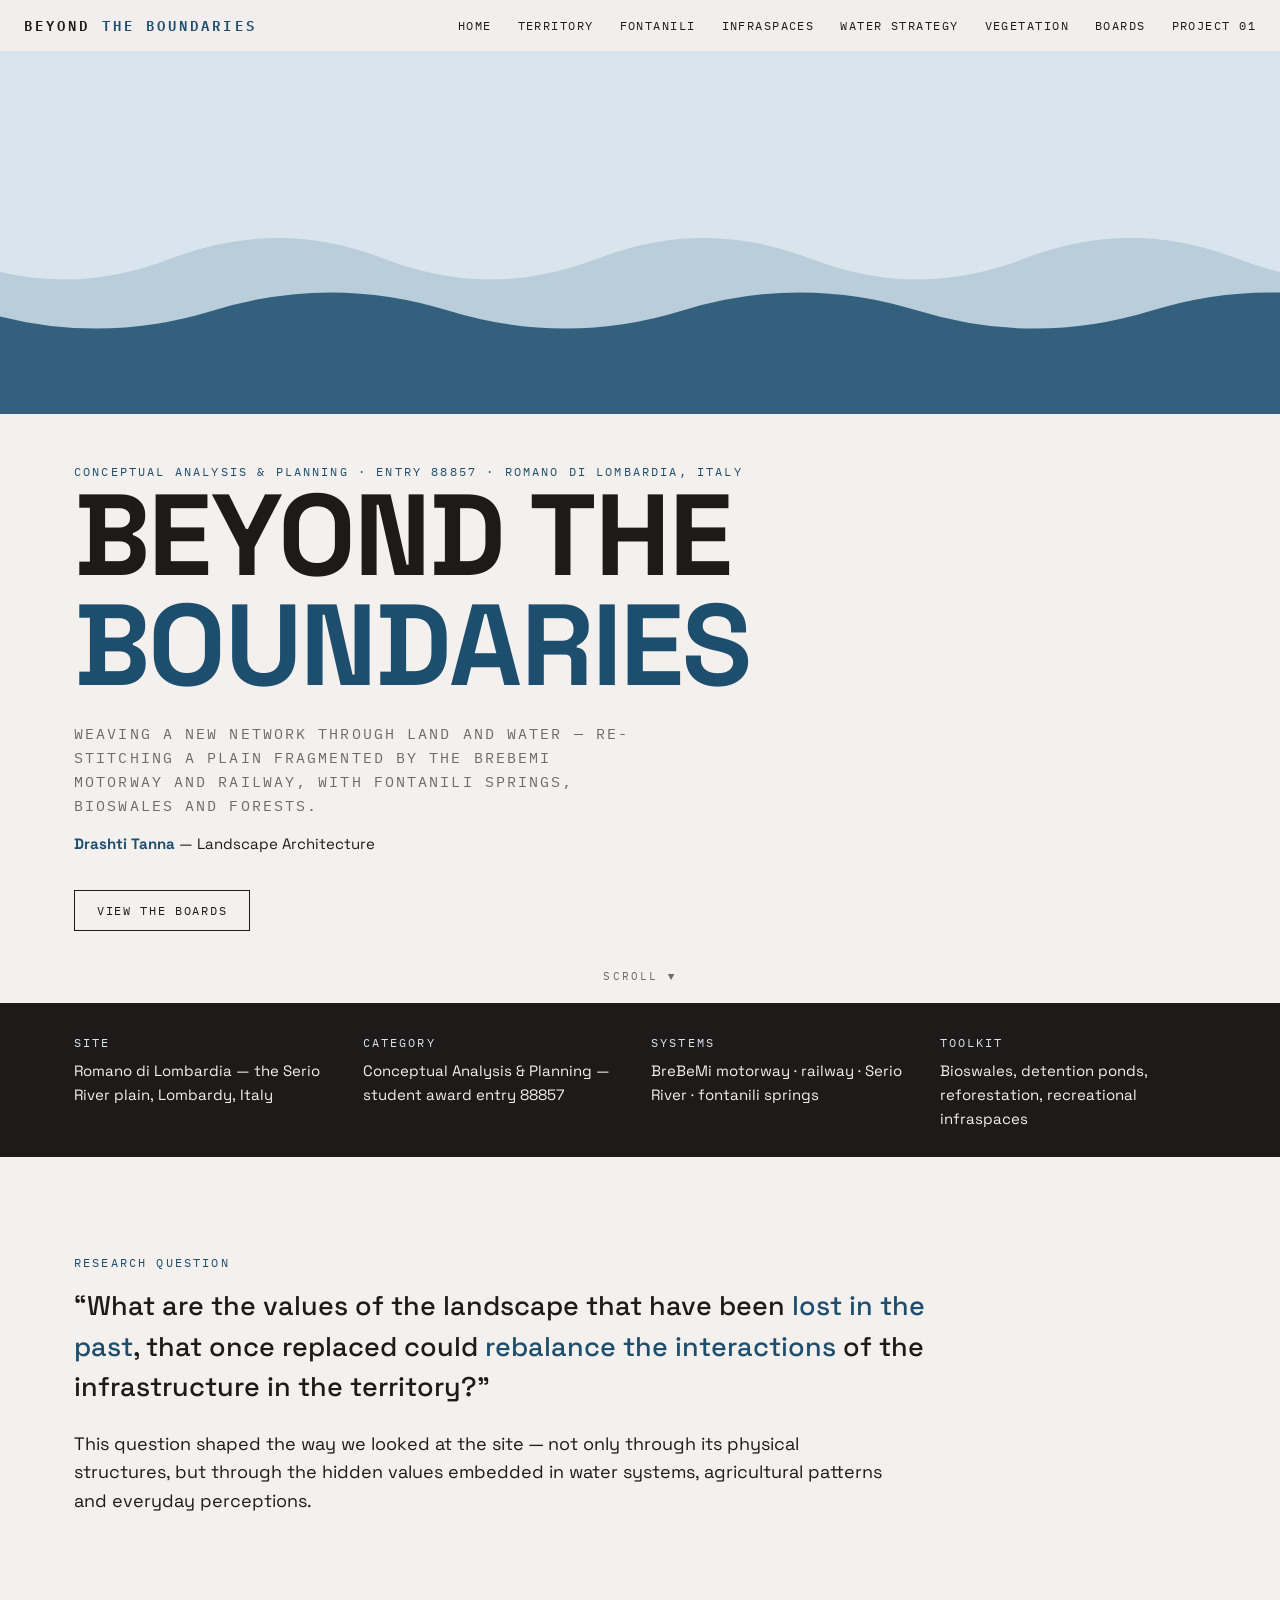
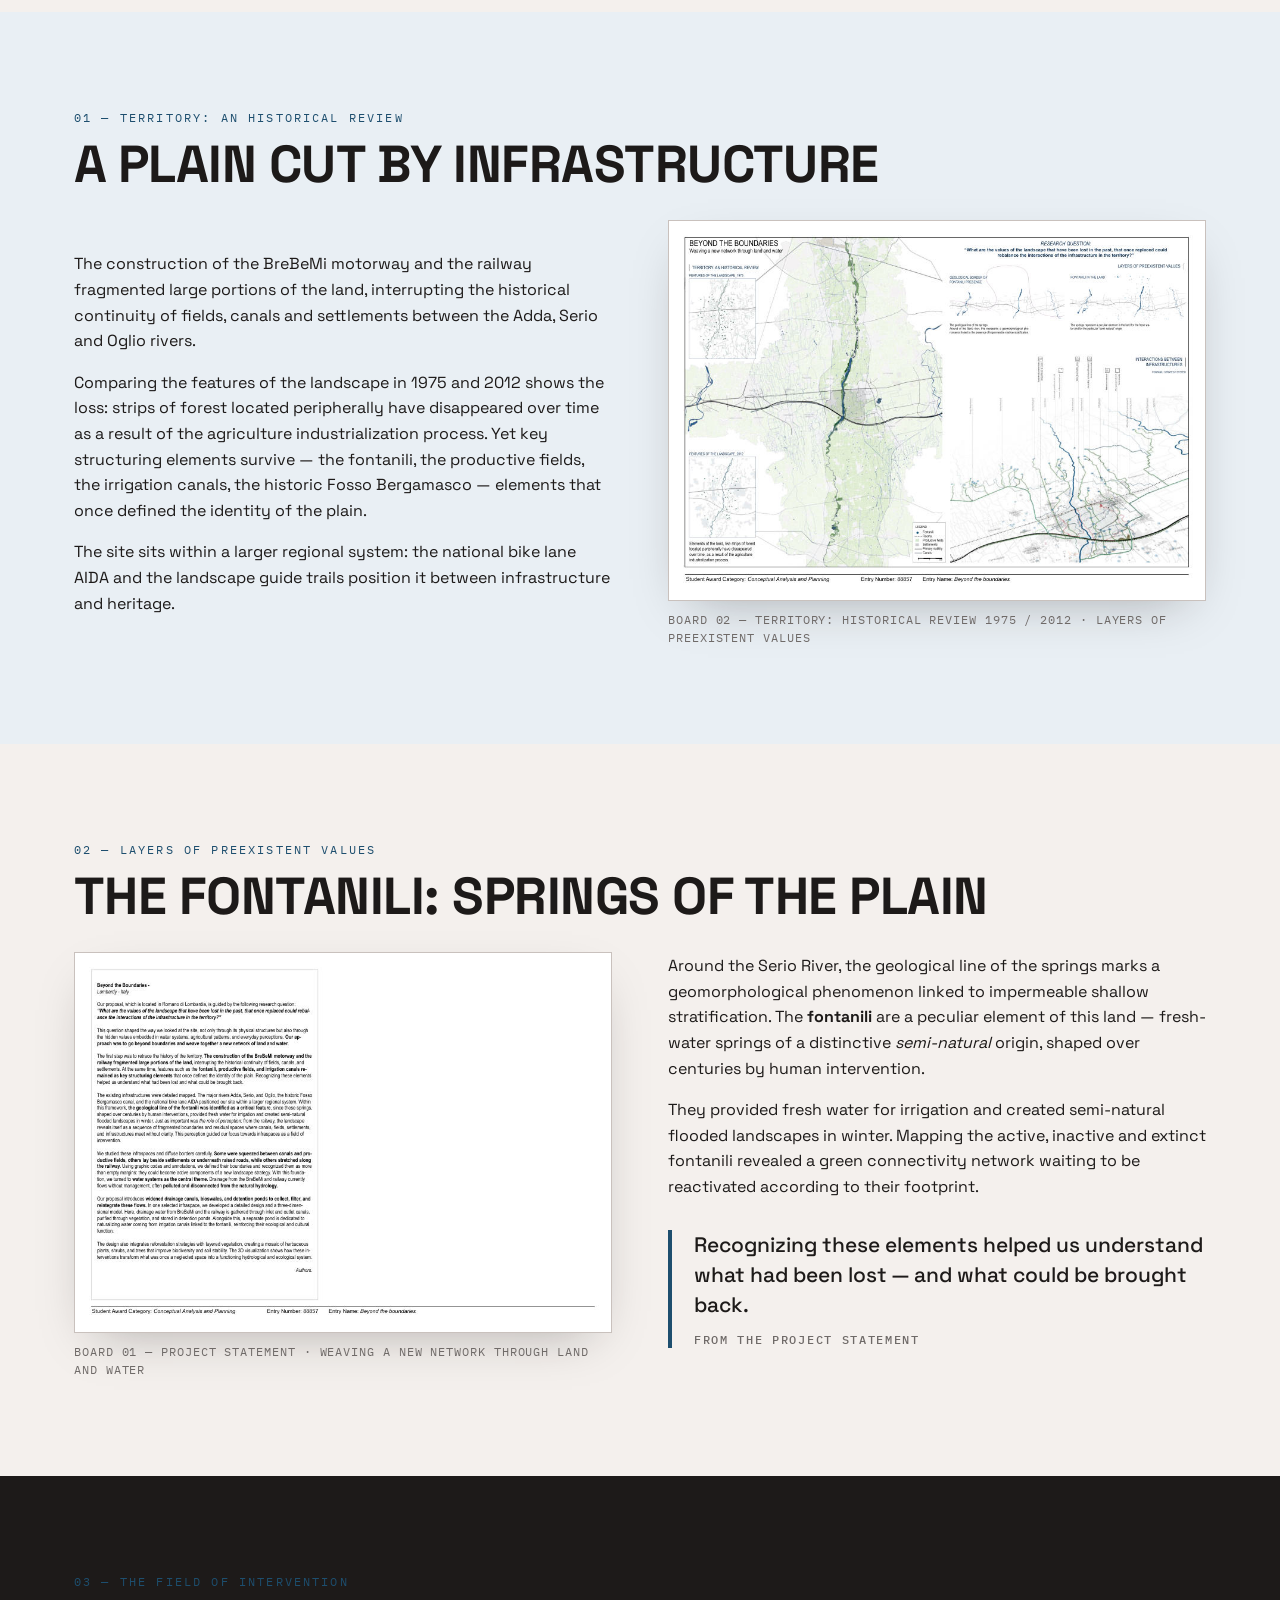
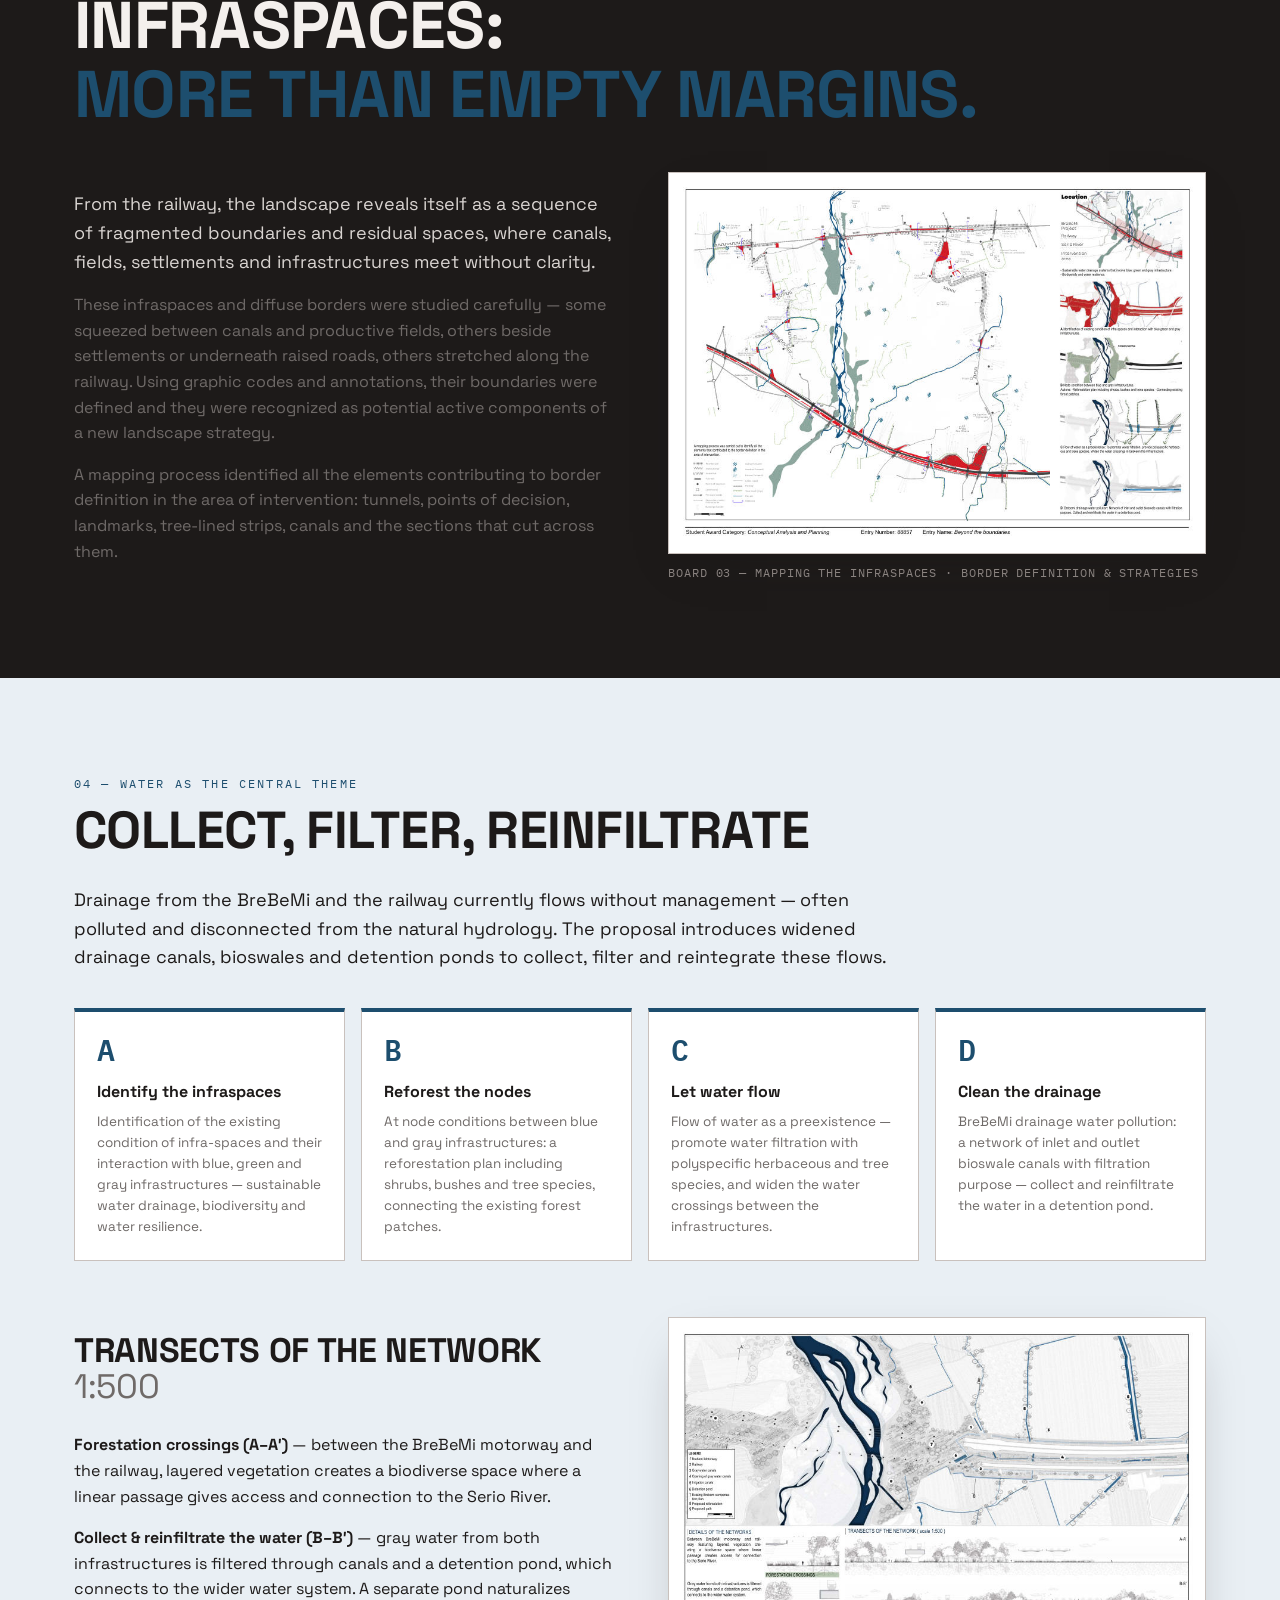
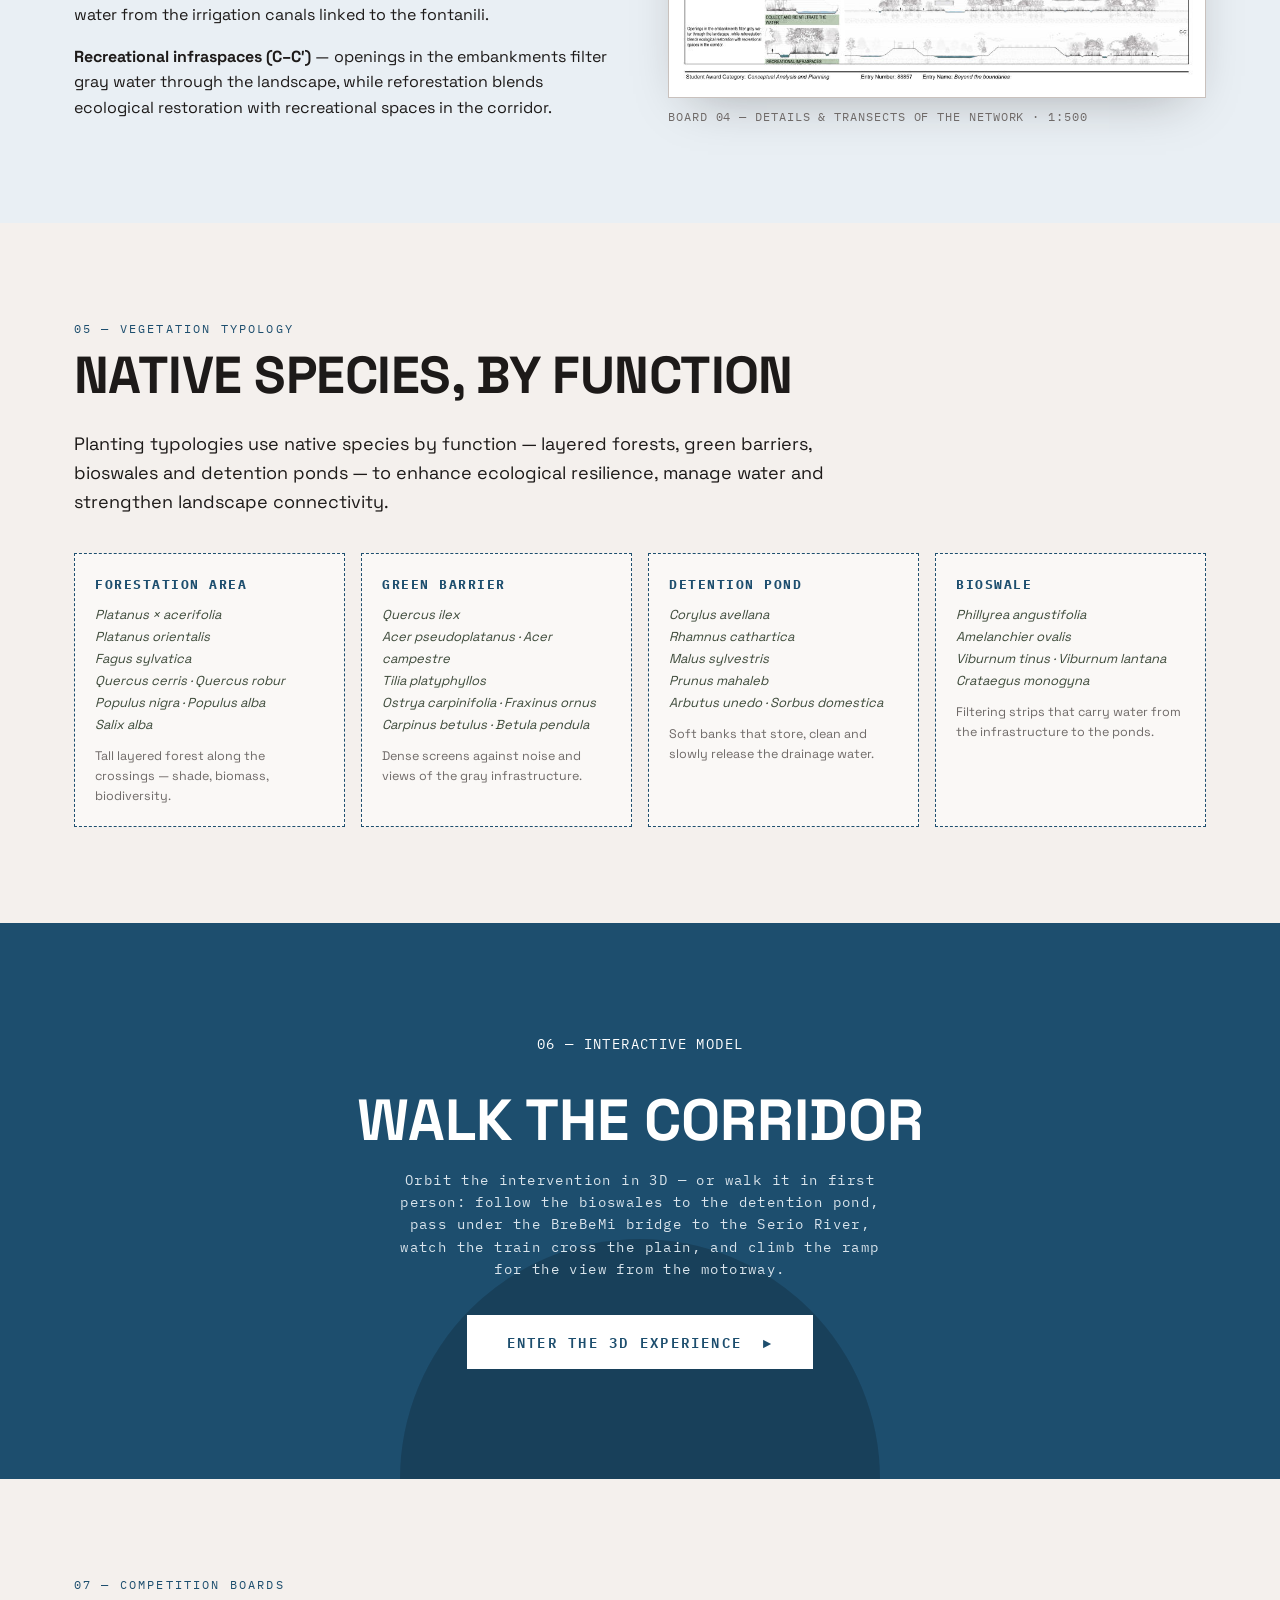
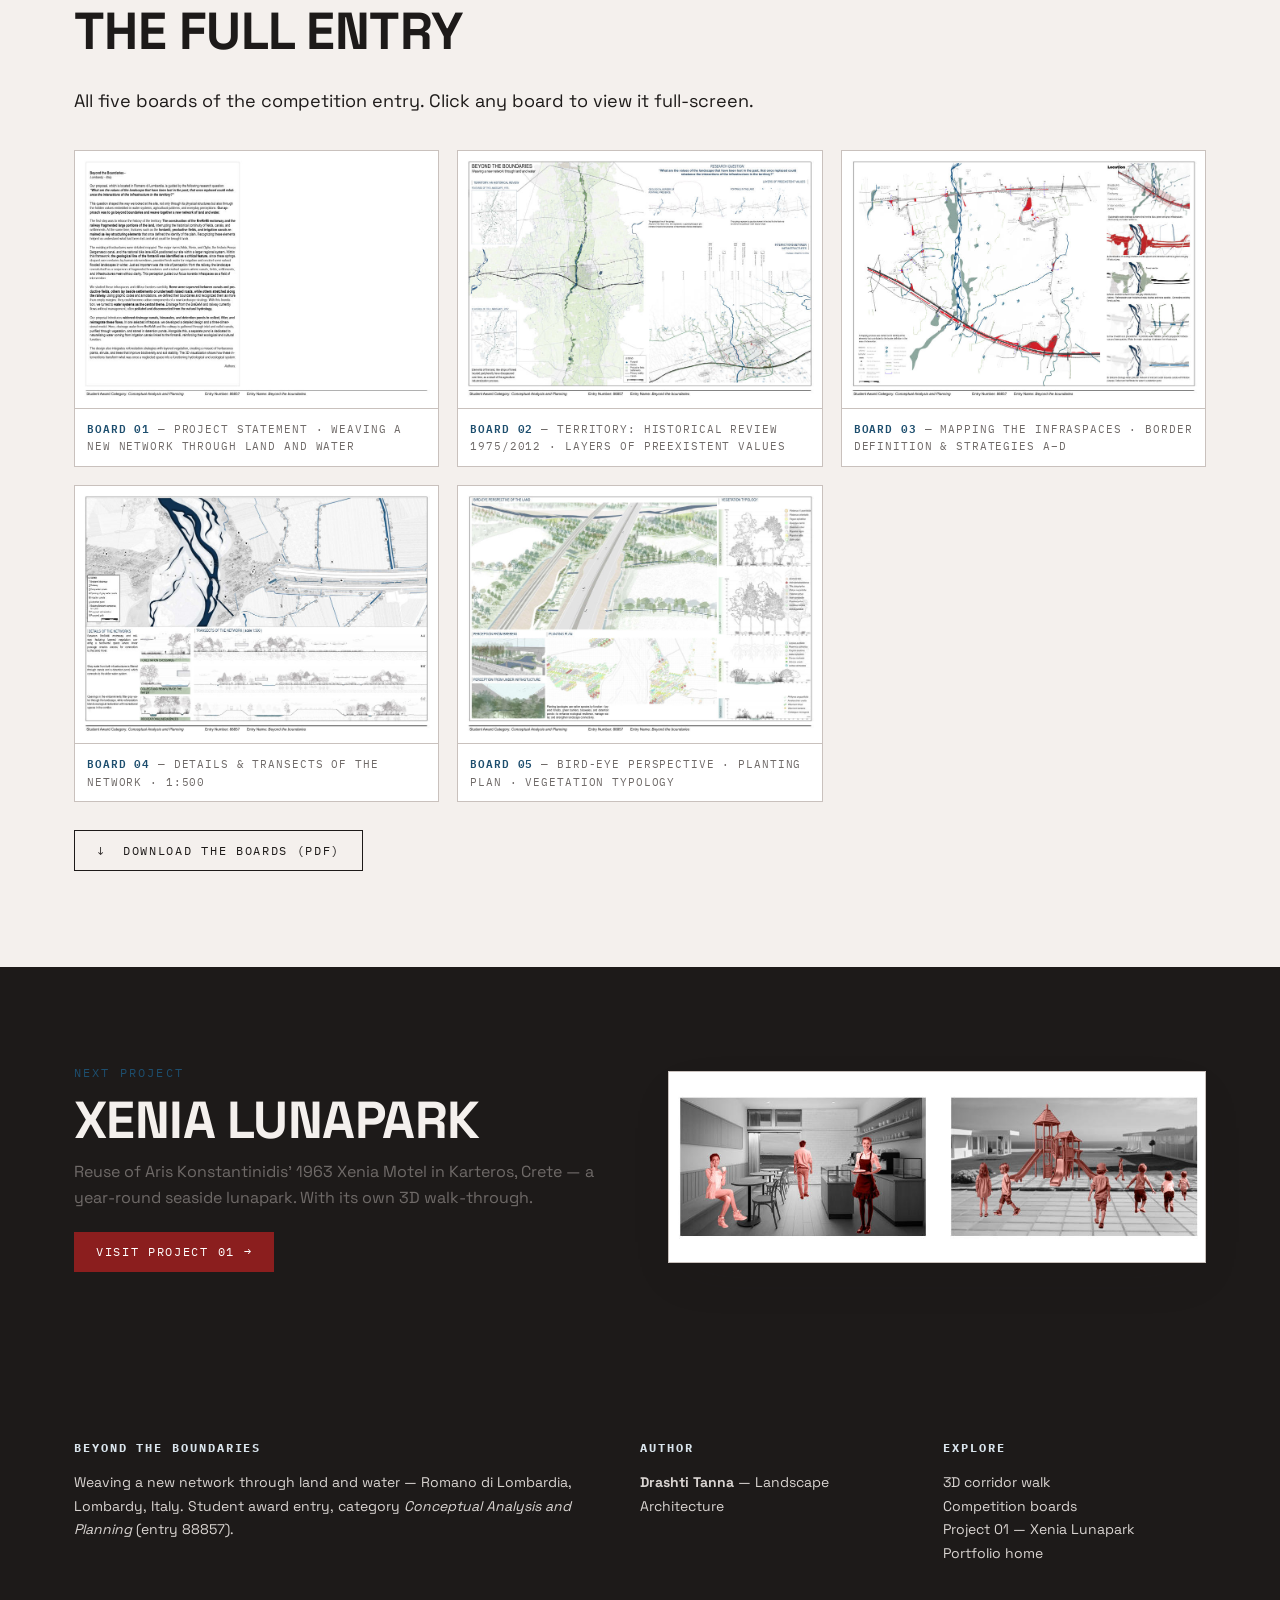
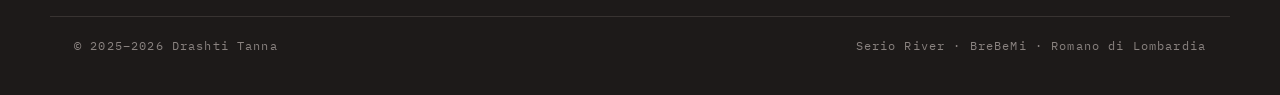
==== commit 9473cbdc: "ui: remove the requested 3D entry buttons" ====
--- a/projects/beyond-the-boundaries/index.html
+++ b/projects/beyond-the-boundaries/index.html
@@ -85,7 +85,6 @@
     <a href="#vegetation">Vegetation</a>
     <a href="#drawings">Boards</a>
     <a href="../xenia-lunapark/index.html" title="Xenia Lunapark">Project 01</a>
-    <a class="btn-red" href="explore.html">Explore in 3D</a>
   </div>
 </nav>
 
@@ -110,7 +109,6 @@
       <p class="hero-sub">Weaving a new network through land and water — re-stitching a plain fragmented by the BreBeMi motorway and railway, with fontanili springs, bioswales and forests.</p>
       <p class="hero-credit"><strong>Drashti Tanna</strong> — Landscape Architecture</p>
       <div class="hero-actions">
-        <a class="btn-red" href="explore.html">&#9658;&nbsp; Walk the corridor in 3D</a>
         <a class="btn-ghost" href="#drawings">View the boards</a>
       </div>
     </div>
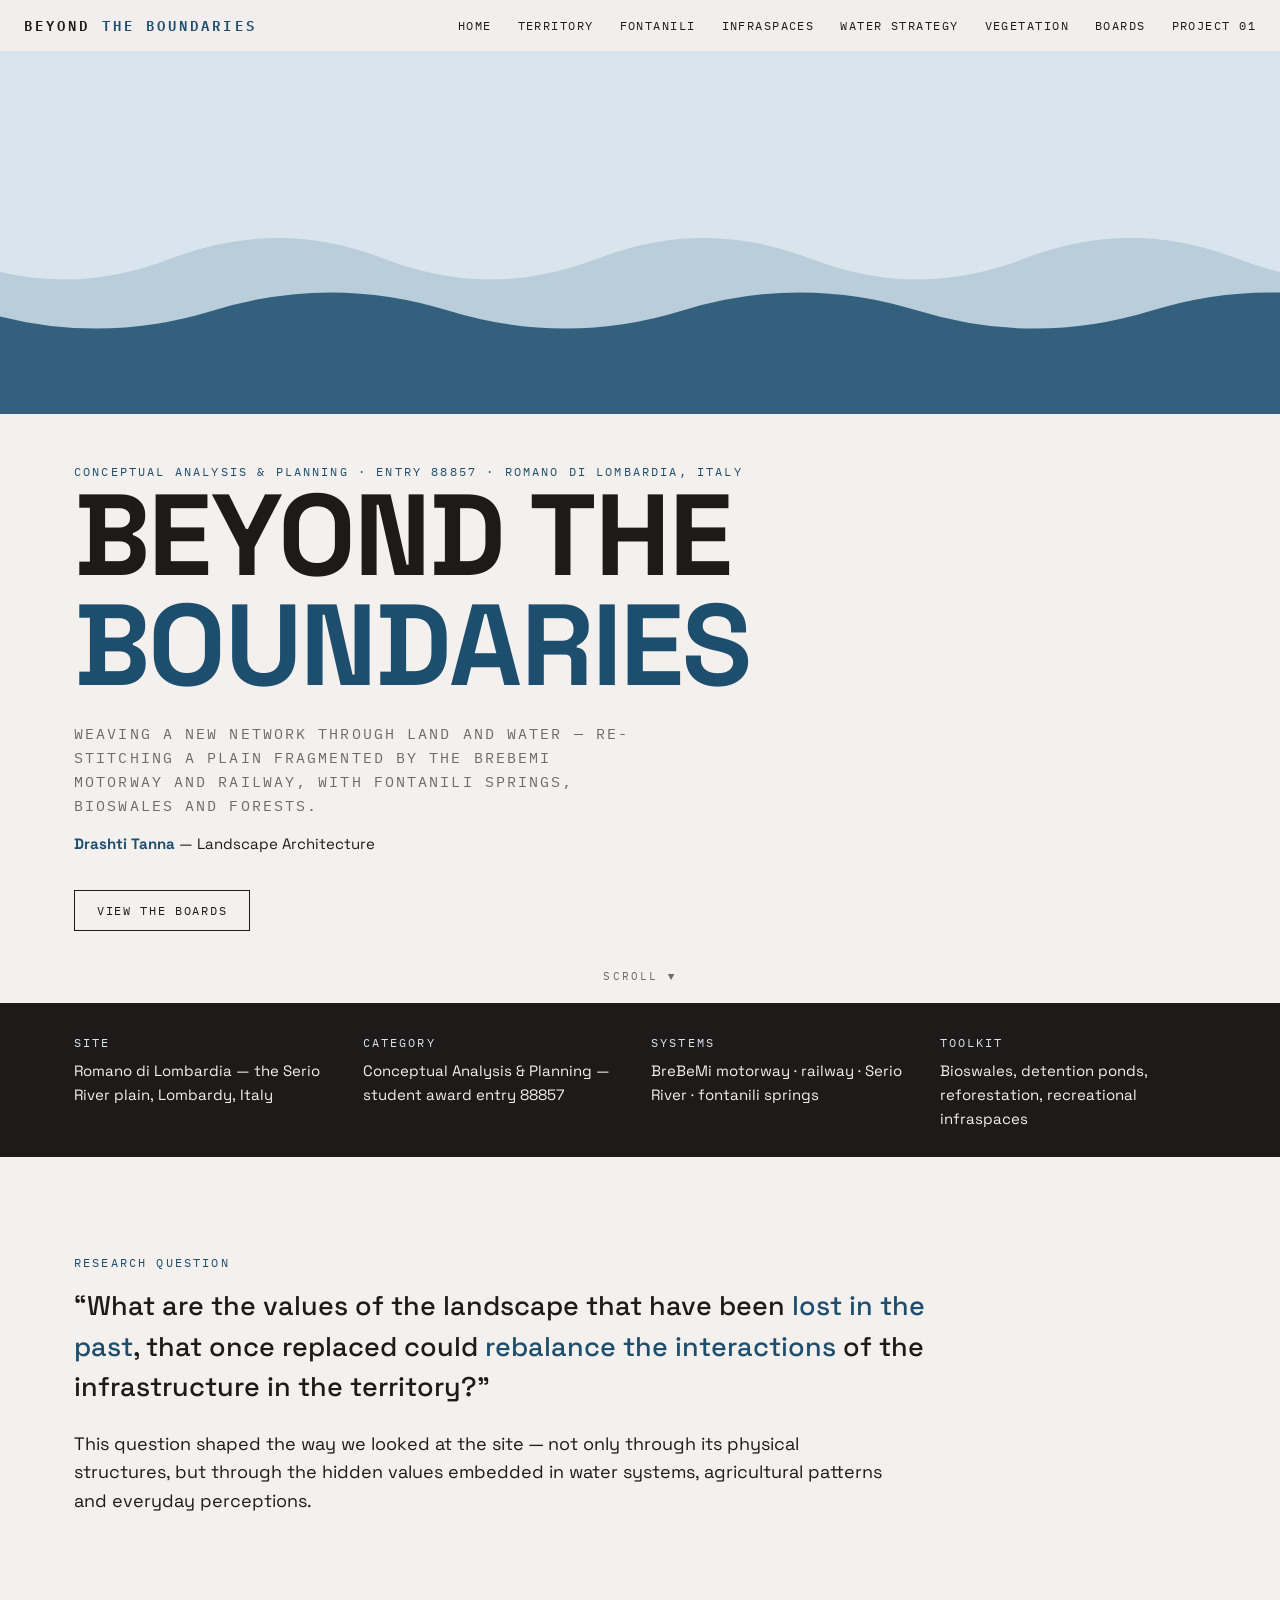
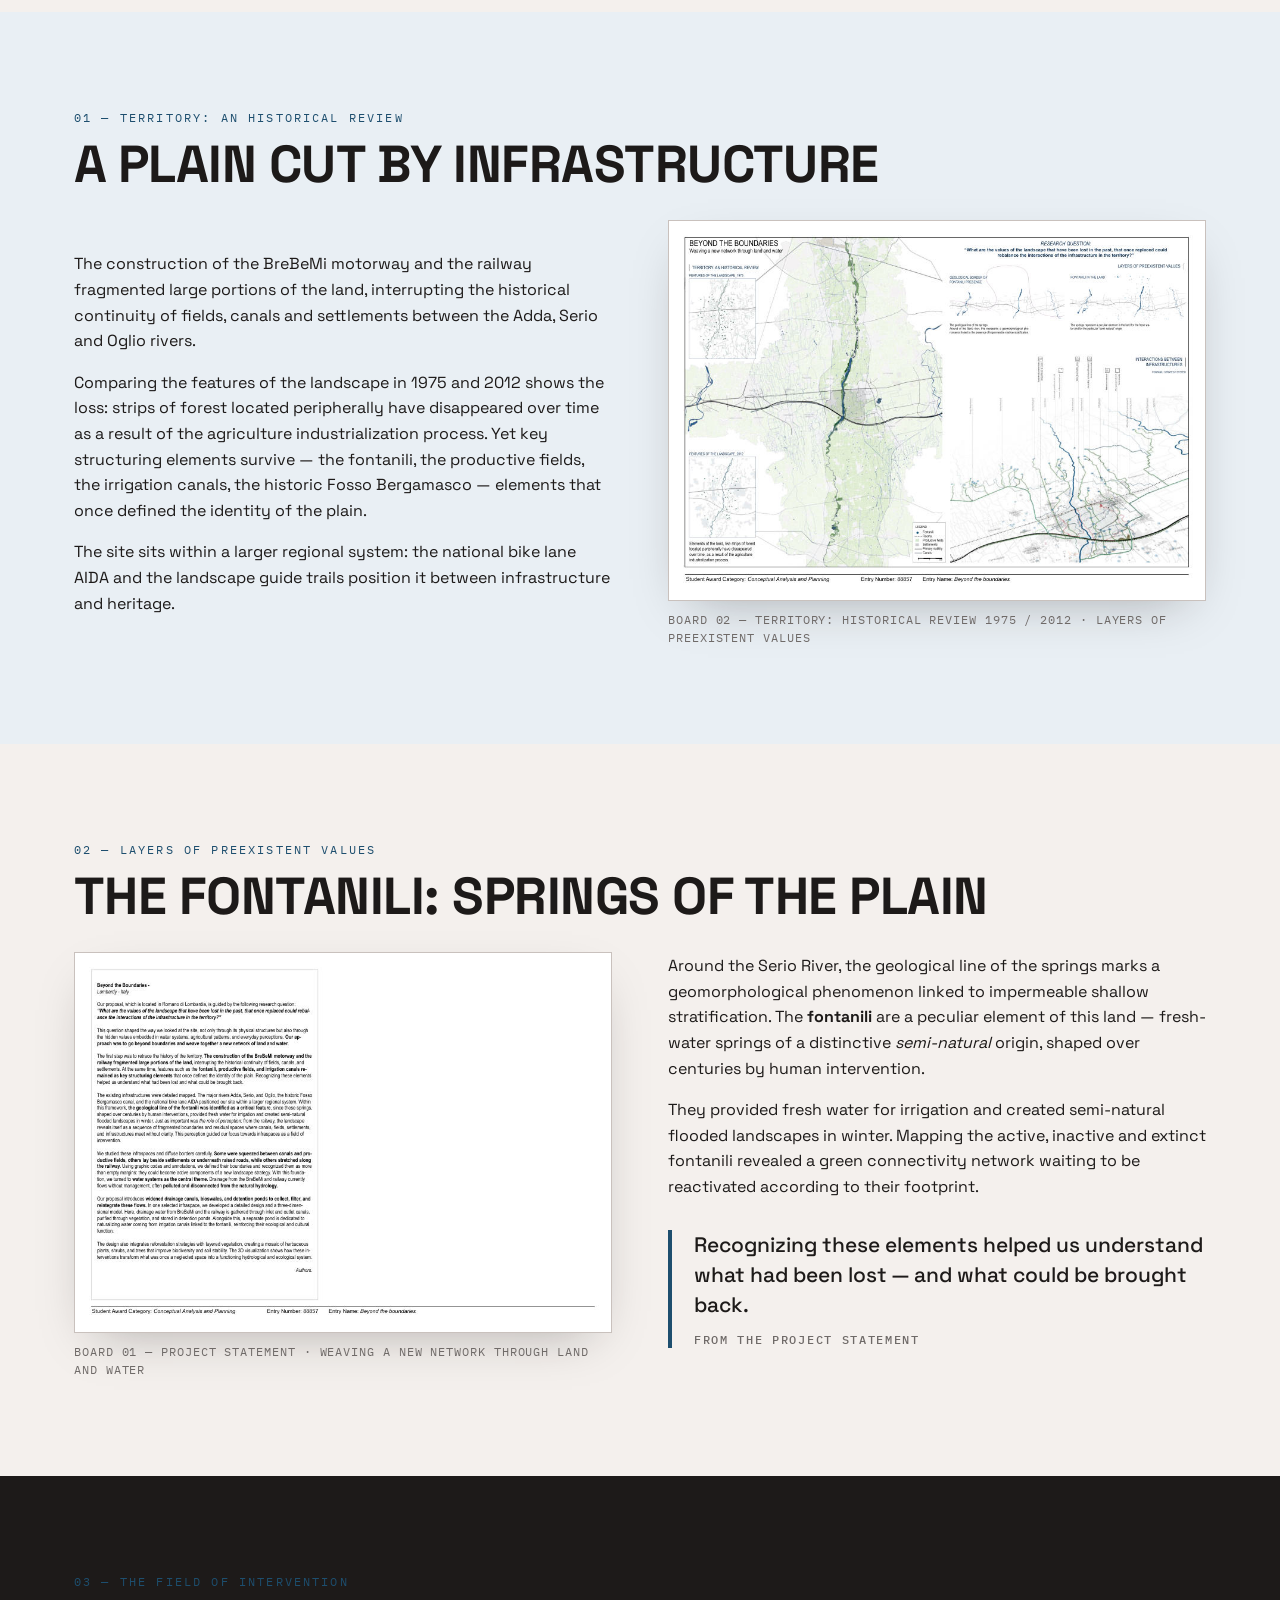
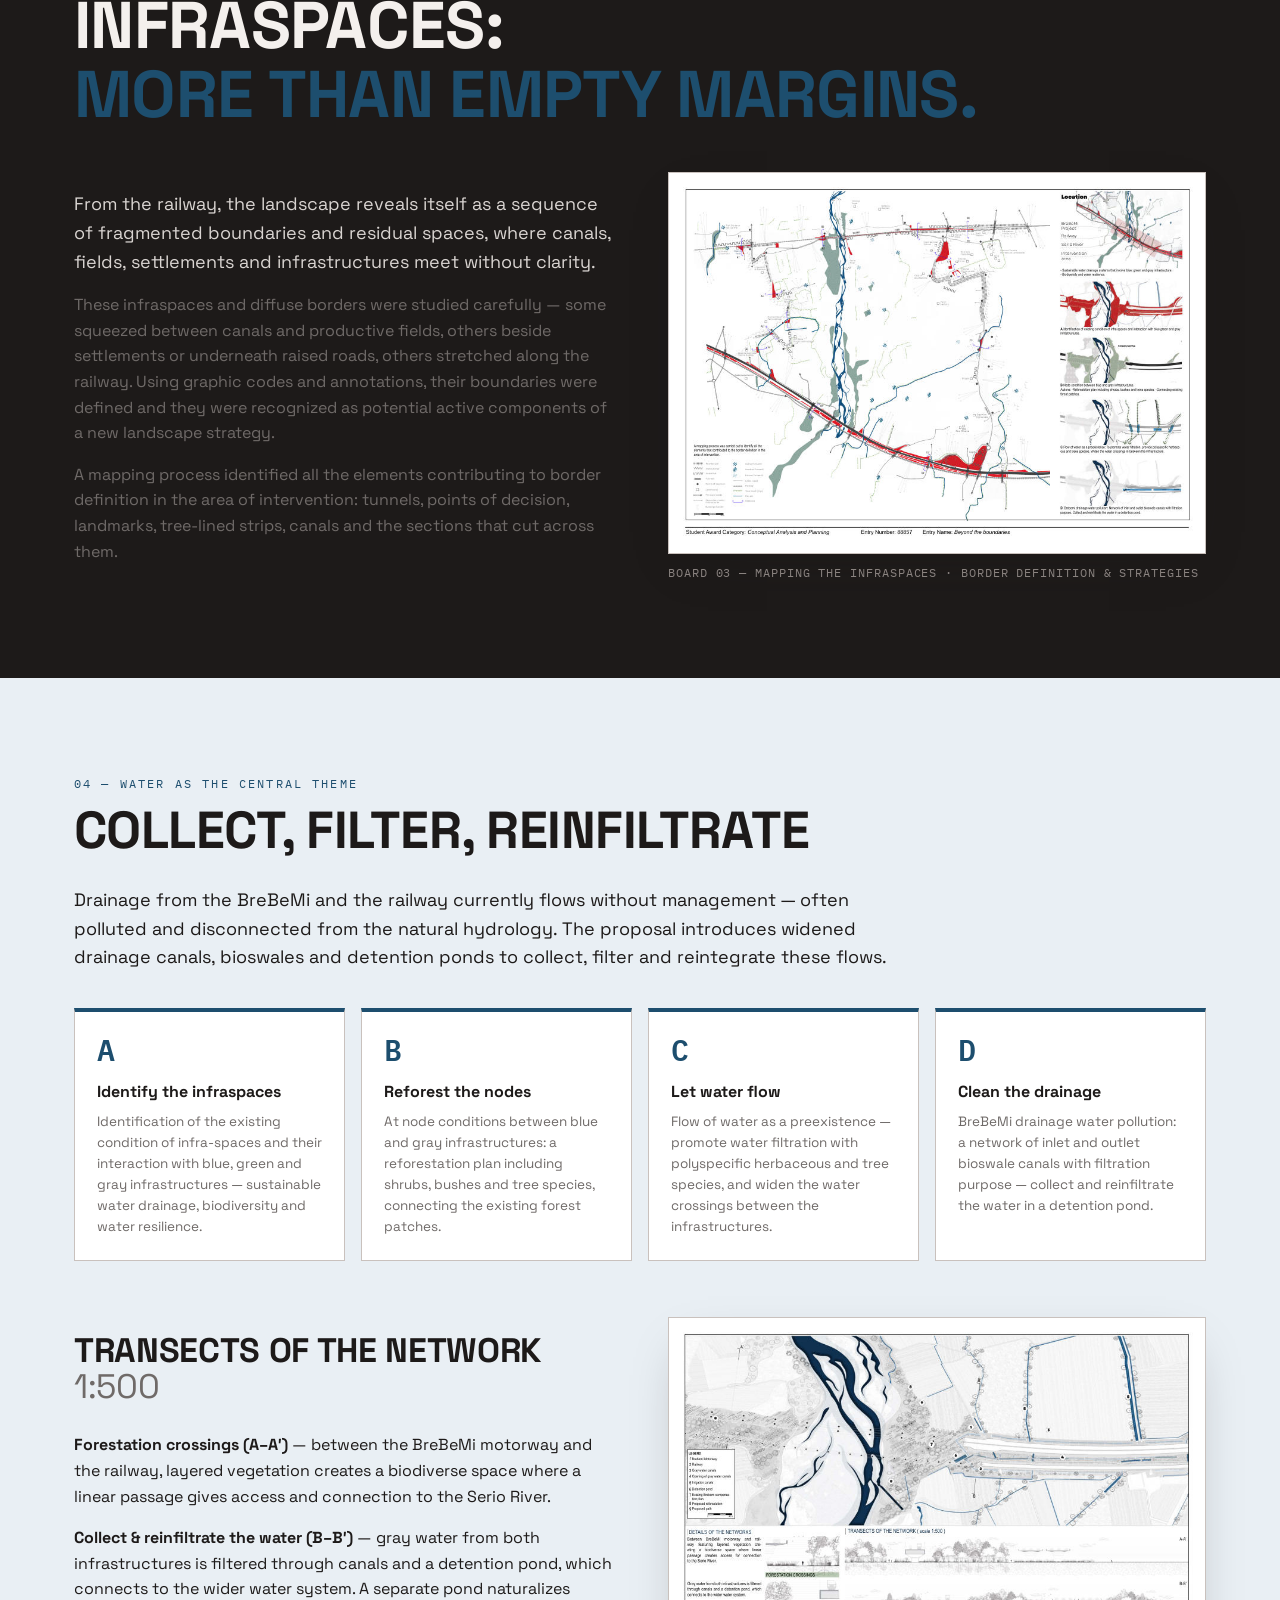
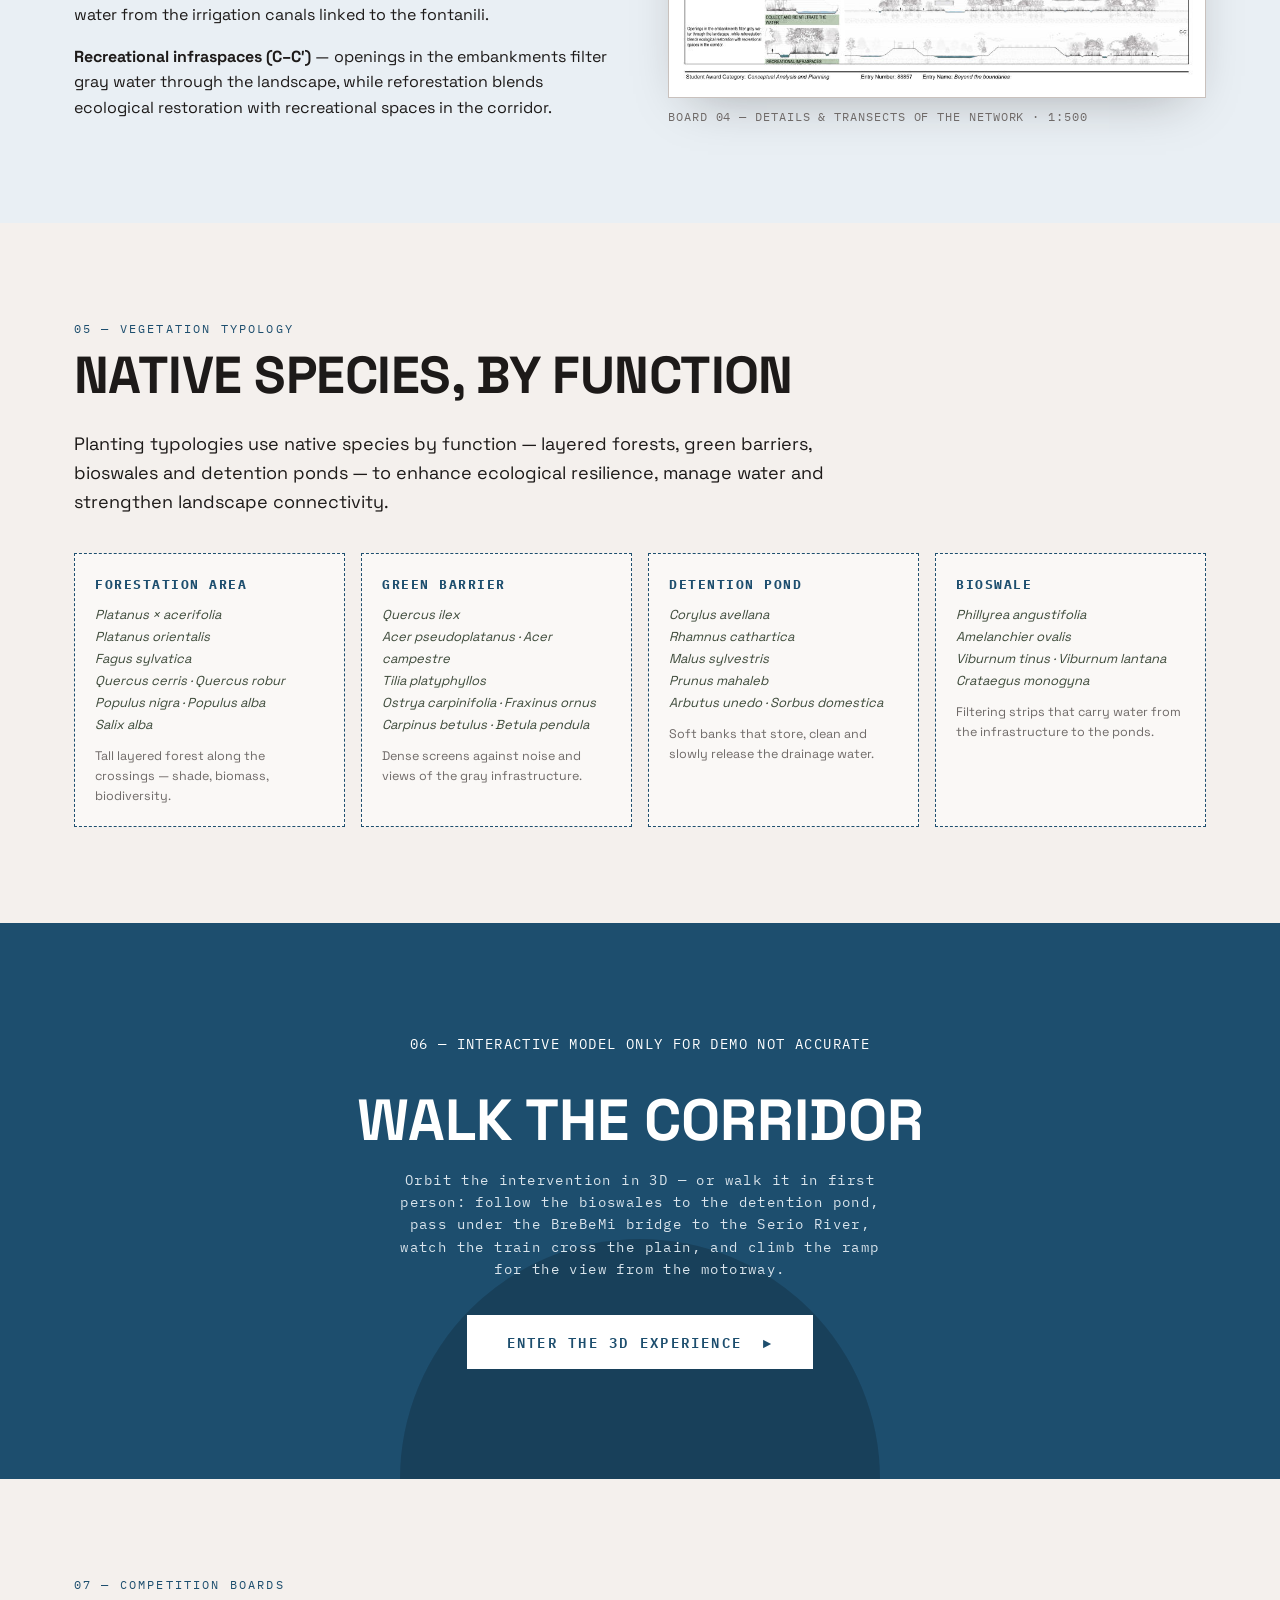
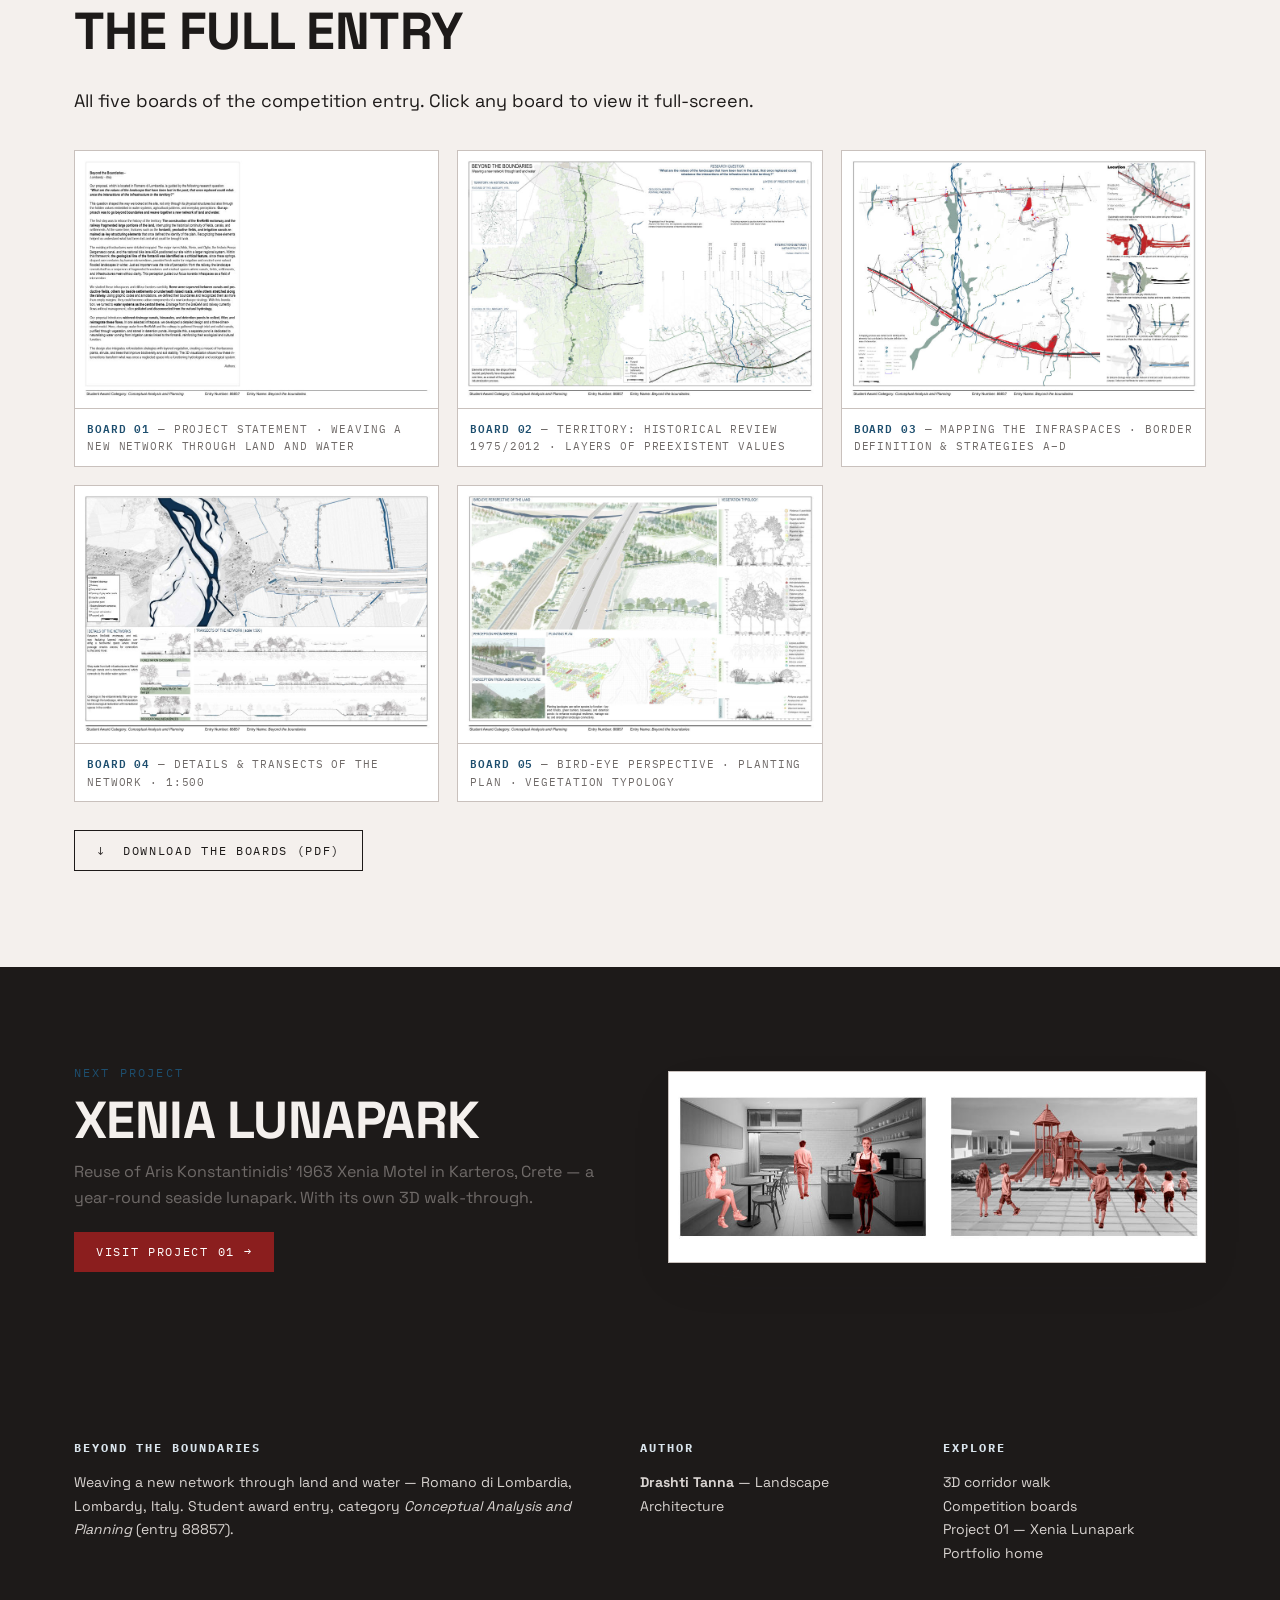
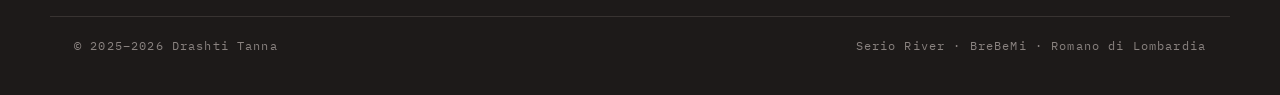
==== commit d96576e8: "docs: clarify that interactive models are demonstrations" ====
--- a/projects/beyond-the-boundaries/index.html
+++ b/projects/beyond-the-boundaries/index.html
@@ -242,7 +242,7 @@
 
 <!-- ===================== EXPLORE CTA ===================== -->
 <section class="explore-cta" id="explore">
-  <p class="label" style="color:#fff">06 — Interactive model</p>
+  <p class="label" style="color:#fff">06 — Interactive model Only For Demo Not Accurate</p>
   <h2>Walk the corridor</h2>
   <p>Orbit the intervention in 3D — or walk it in first person: follow the bioswales to the detention pond, pass under the BreBeMi bridge to the Serio River, watch the train cross the plain, and climb the ramp for the view from the motorway.</p>
   <a class="btn-white" href="explore.html">Enter the 3D experience &nbsp;&#9658;</a>
